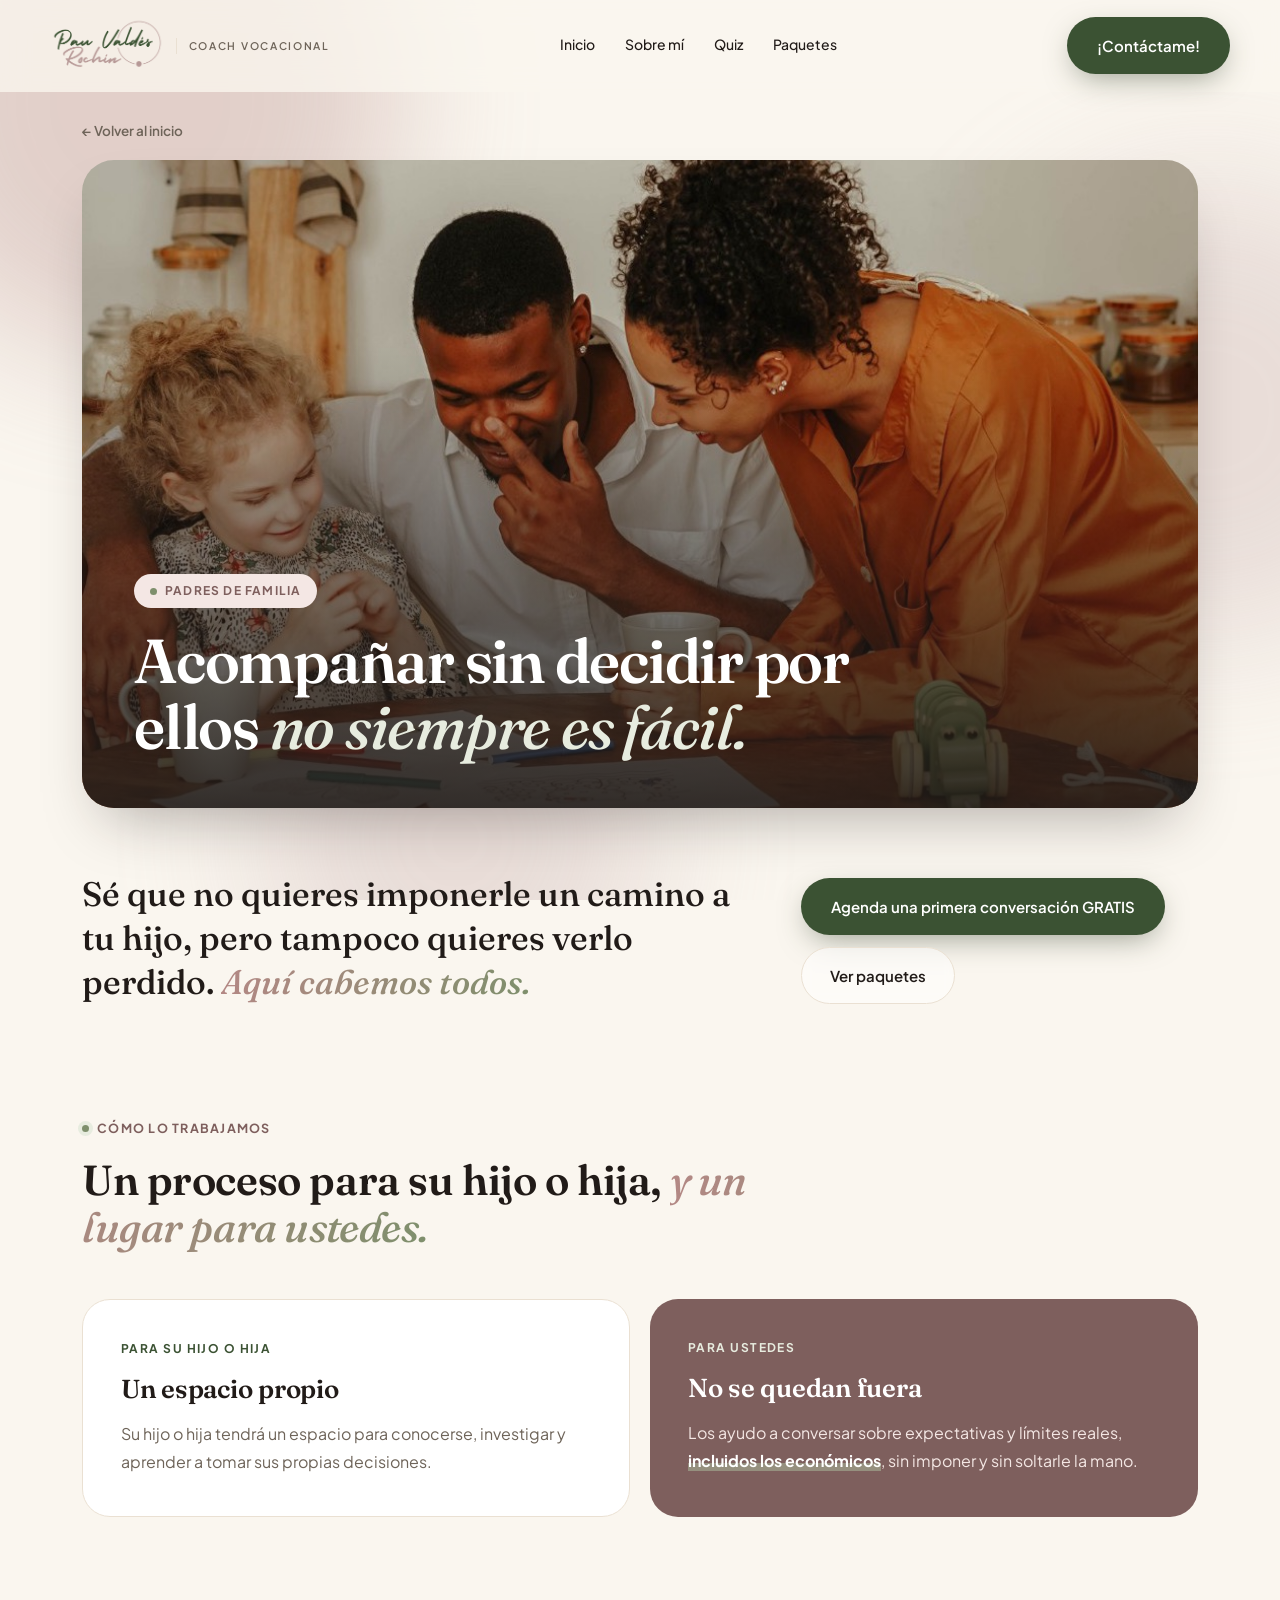
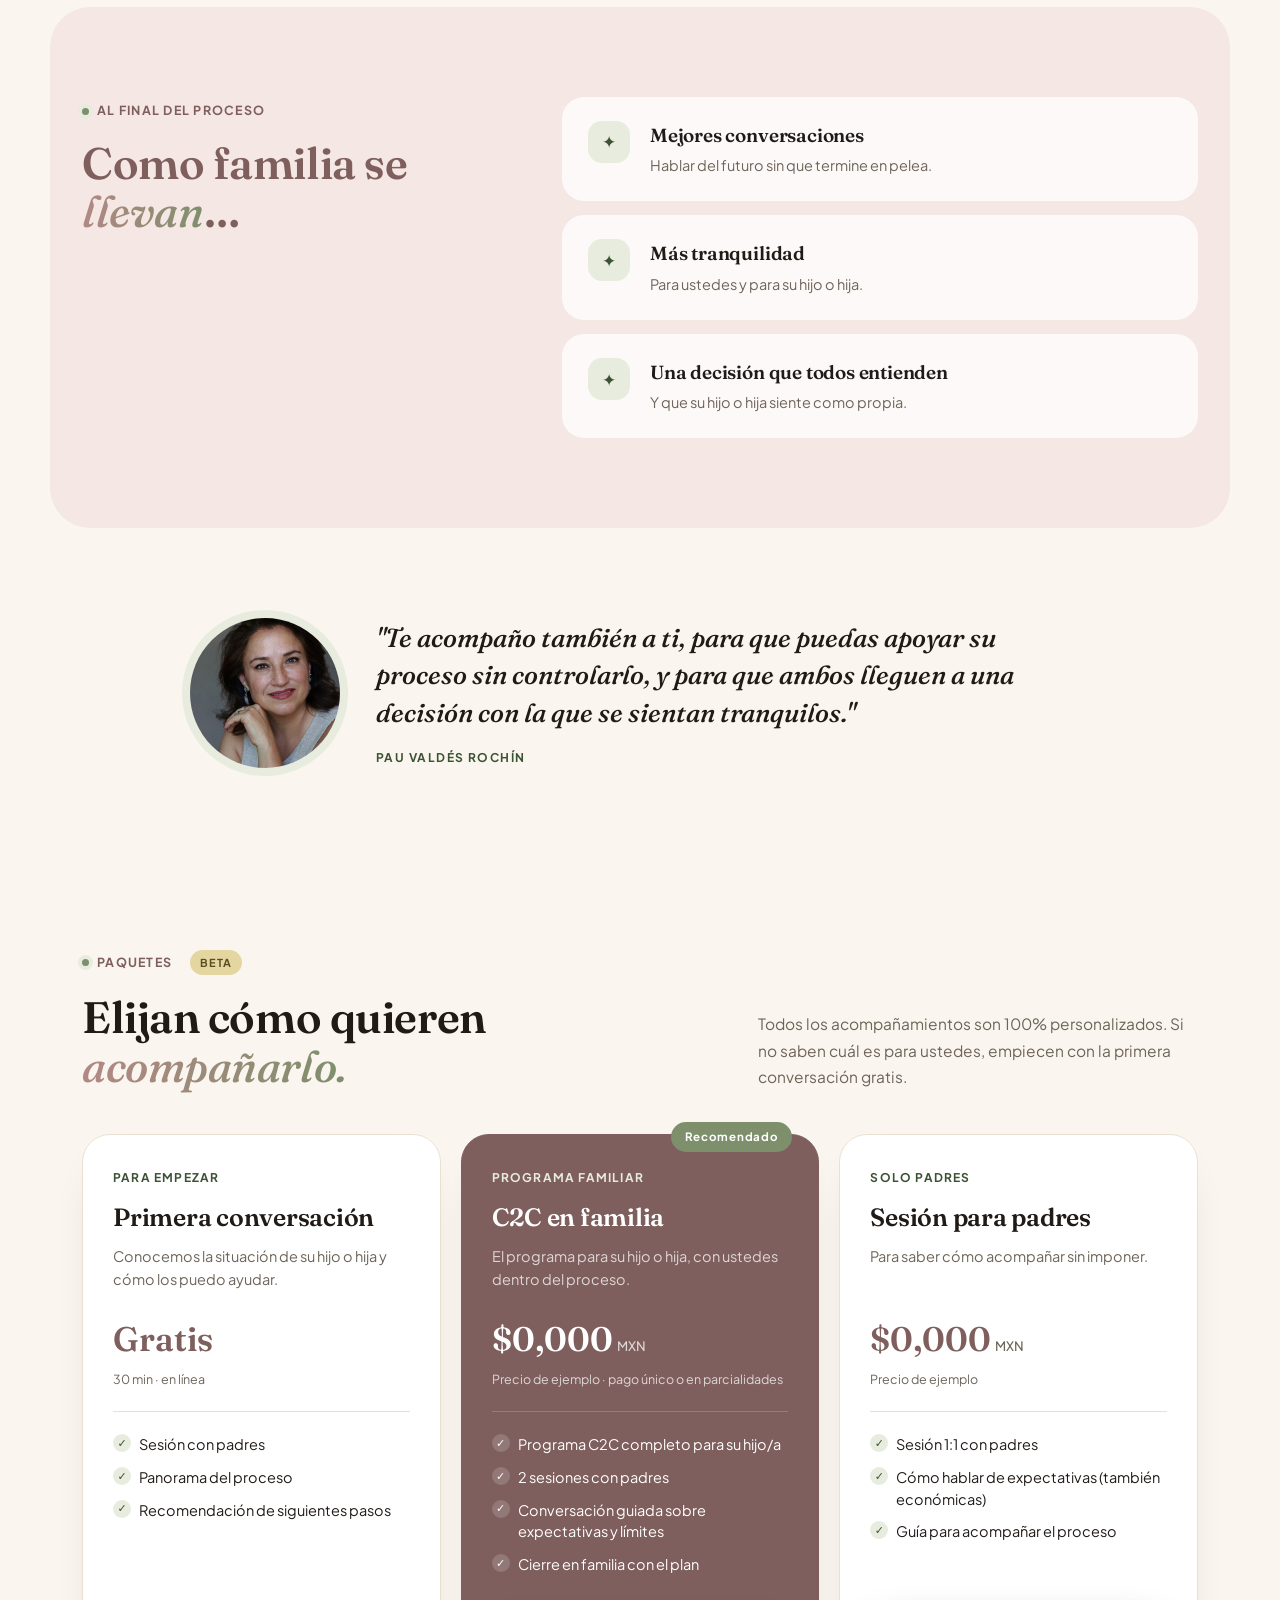
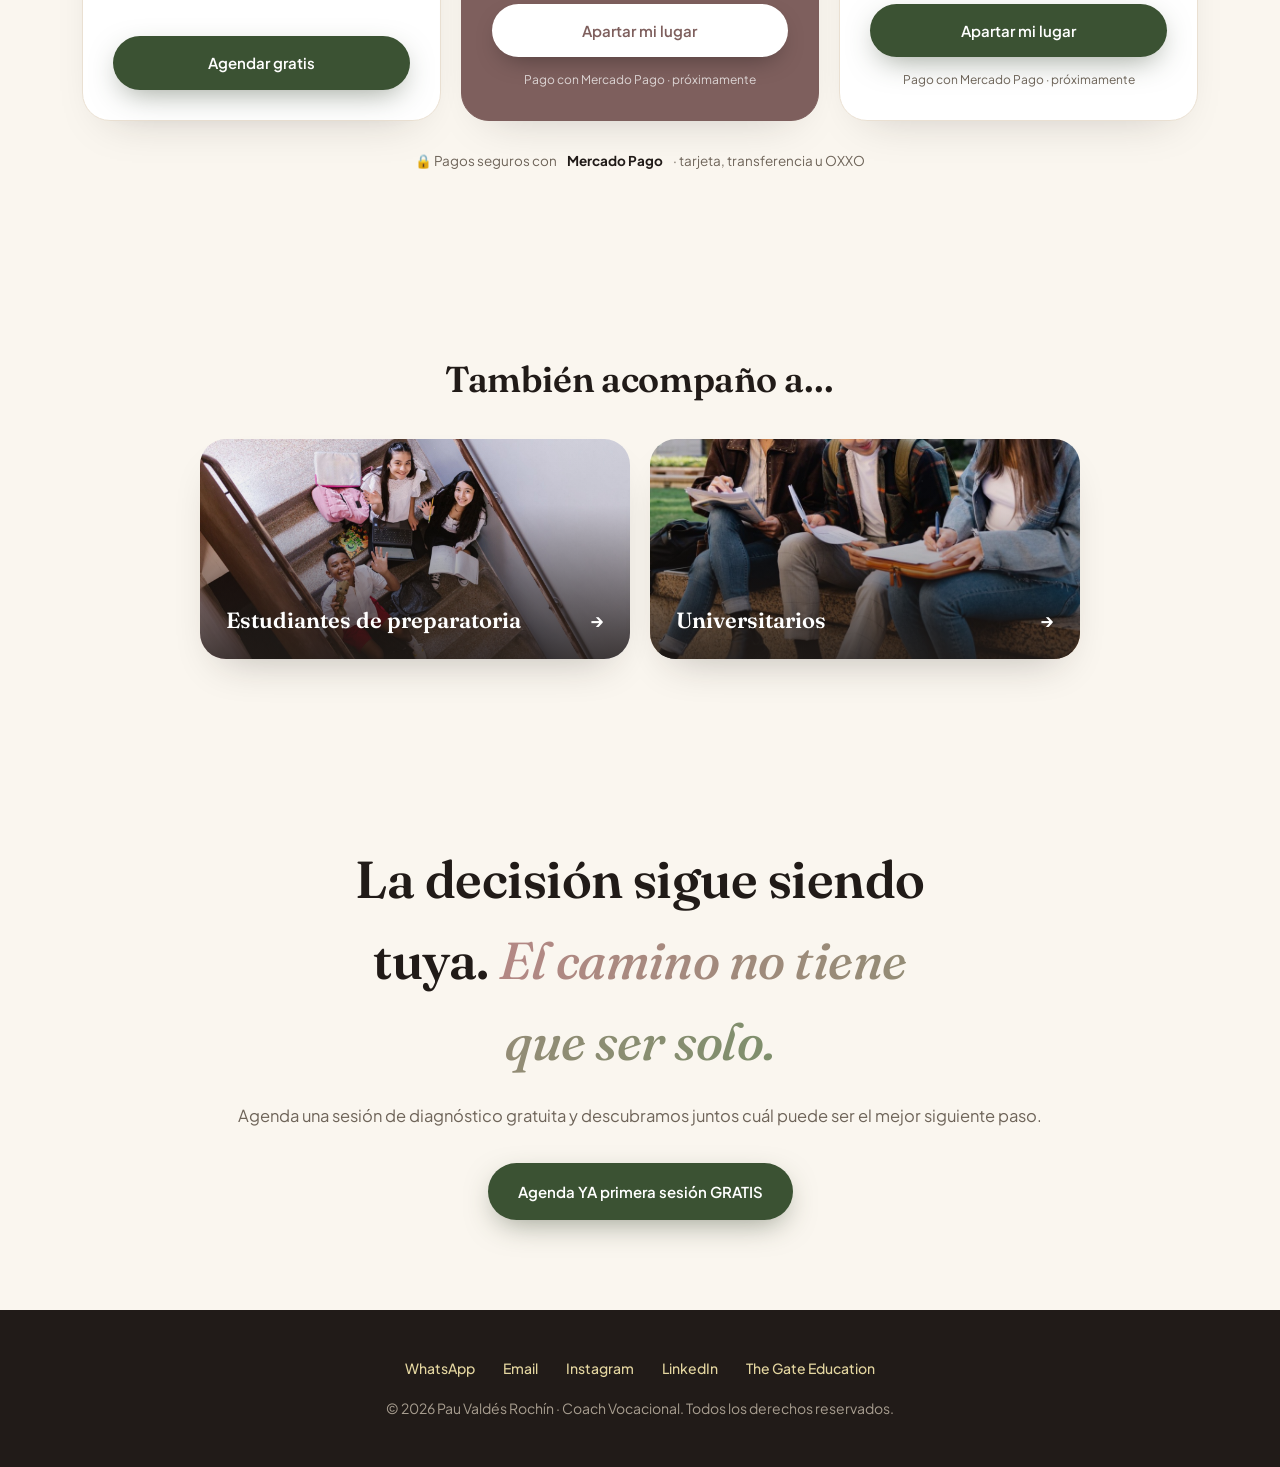
==== padres.html @ 664526c4 "Páginas propias para preparatoria, universitarios y padres - Cada tarjeta de ¿A quién puedo ayudar? " ====
<!DOCTYPE html>
<html lang="es">
<head>
<meta charset="UTF-8">
<meta name="viewport" content="width=device-width, initial-scale=1.0">
<title>Padres de familia · Pau Valdés Rochín</title>
<meta name="description" content="Acompaña a tu hijo o hija en su decisión vocacional sin imponer y sin soltarle la mano.">

<link rel="preconnect" href="https://fonts.googleapis.com">
<link rel="preconnect" href="https://fonts.gstatic.com" crossorigin>
<link href="https://fonts.googleapis.com/css2?family=Fraunces:ital,wght@0,500;0,600;1,500;1,600&family=Plus+Jakarta+Sans:wght@400;500;600;700&display=swap" rel="stylesheet">

<link rel="stylesheet" href="css/styles.css">
<link rel="stylesheet" href="css/audiencias.css">
</head>
<body class="aud tema-padres">

<div class="aurora" aria-hidden="true"><span></span><span></span><span></span></div>

<!-- ============ NAV ============ -->
<nav>
  <div class="wrap nav-inner">
    <a href="index.html" class="brand">
      <img src="img/logo6.png" alt="Pau Valdés Rochín">
      <span>Coach Vocacional</span>
    </a>
    <div class="menu">
      <a href="index.html">Inicio</a>
      <a href="index.html#about">Sobre mí</a>
      <a href="index.html#quiz">Quiz</a>
      <a href="#paquetes">Paquetes</a>
    </div>
    <a href="https://wa.me/5215585758726?text=Hola%20Pau%2C%20vi%20tu%20pagina%20y%20me%20interesa%20saber%20mas%20sobre%20el%20coaching%20vocacional" target="_blank" rel="noopener" class="btn-primary magnetic nav-cta">¡Contáctame!</a>
  </div>
</nav>

<!-- ============ PORTADA ============ -->
<header class="wrap">
  <a class="volver" href="index.html#quienes">← Volver al inicio</a>
  <div class="portada vt-padres">
    <img src="img/padres-familia.jpg" alt="Padres de familia" style="object-position:center 40%">
    <div class="portada-texto">
      <span class="chip"><i></i>Padres de familia</span>
      <h1>Acompañar sin decidir por ellos <em>no siempre es fácil.</em></h1>
    </div>
  </div>
</header>

<!-- ============ INTRO ============ -->
<section class="intro">
  <div class="wrap intro-grid reveal">
    <p class="frase">Sé que no quieres imponerle un camino a tu hijo, pero tampoco quieres verlo perdido. <em>Aquí cabemos todos.</em></p>
    <div class="intro-acciones">
      <a class="btn-primary magnetic" href="https://calendly.com/pau-coachvocacional/30min" target="_blank" rel="noopener">Agenda una primera conversación GRATIS</a>
      <a class="btn-outline magnetic" href="#paquetes">Ver paquetes</a>
    </div>
  </div>
</section>

<!-- ============ ENFOQUE ============ -->
<section>
  <div class="wrap">
    <div class="enfoque-head reveal">
      <span class="eyebrow"><span class="dot"></span>Cómo lo trabajamos</span>
      <h2>Un proceso para su hijo o hija, <em>y un lugar para ustedes.</em></h2>
    </div>
    <div class="duo reveal-stagger reveal">
      <div class="duo-card hijo">
        <span class="rol">Para su hijo o hija</span>
        <h3>Un espacio propio</h3>
        <p>Su hijo o hija tendrá un espacio para conocerse, investigar y aprender a tomar sus propias decisiones.</p>
      </div>
      <div class="duo-card ustedes">
        <span class="rol">Para ustedes</span>
        <h3>No se quedan fuera</h3>
        <p>Los ayudo a conversar sobre expectativas y límites reales, <strong>incluidos los económicos</strong>, sin imponer y sin soltarle la mano.</p>
      </div>
    </div>
  </div>
</section>

<!-- ============ SE LLEVAN ============ -->
<section class="llevas">
  <div class="wrap llevas-grid">
    <div class="reveal">
      <span class="eyebrow"><span class="dot"></span>Al final del proceso</span>
      <h2>Como familia se <em>llevan</em>…</h2>
    </div>
    <div class="llevas-lista reveal-stagger reveal">
      <div class="llevo"><div class="ico">✦</div><div><h3>Mejores conversaciones</h3><p>Hablar del futuro sin que termine en pelea.</p></div></div>
      <div class="llevo"><div class="ico">✦</div><div><h3>Más tranquilidad</h3><p>Para ustedes y para su hijo o hija.</p></div></div>
      <div class="llevo"><div class="ico">✦</div><div><h3>Una decisión que todos entienden</h3><p>Y que su hijo o hija siente como propia.</p></div></div>
    </div>
  </div>
</section>

<!-- ============ PALABRAS DE PAU ============ -->
<section>
  <div class="wrap">
    <figure class="testimonio reveal">
      <img src="img/imagenconocea.jpeg" alt="Pau Valdés">
      <div>
        <blockquote>"Te acompaño también a ti, para que puedas apoyar su proceso sin controlarlo, y para que ambos lleguen a una decisión con la que se sientan tranquilos."</blockquote>
        <cite>Pau Valdés Rochín</cite>
      </div>
    </figure>
  </div>
</section>

<!-- ============ PAQUETES ============ -->
<section id="paquetes">
  <div class="wrap">
    <div class="paquetes-head reveal">
      <div>
        <span class="eyebrow"><span class="dot"></span>Paquetes<span class="beta">Beta</span></span>
        <h2>Elijan cómo quieren <em>acompañarlo.</em></h2>
      </div>
      <p>Todos los acompañamientos son 100% personalizados. Si no saben cuál es para ustedes, empiecen con la primera conversación gratis.</p>
    </div>
    <div class="paquetes reveal" id="paquetes-lista" data-para="padres"></div>
    <p class="pago-info">🔒 Pagos seguros con <b>Mercado Pago</b> · tarjeta, transferencia u OXXO</p>
  </div>
</section>

<!-- ============ OTROS PERFILES ============ -->
<section>
  <div class="wrap">
    <div class="otros-head reveal"><h2>También acompaño a…</h2></div>
    <div class="otros reveal">
      <a class="otro vt-prepa" href="preparatoria.html"><img src="img/preparatoria.jpg" alt="" style="object-position:50% 35%"><span>Estudiantes de preparatoria <b>→</b></span></a>
      <a class="otro vt-uni" href="universitarios.html"><img src="img/universitarios.jpg" alt="" style="object-position:center 65%"><span>Universitarios <b>→</b></span></a>
    </div>
  </div>
</section>

<!-- ============ CIERRE ============ -->
<section class="cierre">
  <div class="wrap reveal">
    <h2>La decisión sigue siendo tuya. <em>El camino no tiene que ser solo.</em></h2>
    <p>Agenda una sesión de diagnóstico gratuita y descubramos juntos cuál puede ser el mejor siguiente paso.</p>
    <a class="btn-primary magnetic" href="https://calendly.com/pau-coachvocacional/30min" target="_blank" rel="noopener">Agenda YA primera sesión GRATIS</a>
  </div>
</section>

<!-- ============ FOOTER ============ -->
<footer>
  <div class="wrap">
    <div class="links">
      <a href="https://wa.me/5215585758726" target="_blank" rel="noopener">WhatsApp</a>
      <a href="mailto:pau.coachvocacional@gmail.com">Email</a>
      <a href="https://www.instagram.com/pau.coachvocacional" target="_blank" rel="noopener">Instagram</a>
      <a href="https://www.linkedin.com/in/paulinavald%C3%A9sroch%C3%ADn/" target="_blank" rel="noopener">LinkedIn</a>
      <a href="https://www.thegate-education.com/" target="_blank" rel="noopener">The Gate Education</a>
    </div>
    <p>© 2026 Pau Valdés Rochín · Coach Vocacional. Todos los derechos reservados.</p>
  </div>
</footer>

<script src="js/paquetes.js"></script>
<script src="js/main.js"></script>
</body>
</html>
---- css/styles.css ----
/* =========================================================
   PAU VALDÉS ROCHÍN — Coach Vocacional
   v4 — versión innovadora/interactiva: fondo aurora animado,
   botones magnéticos, tarjetas con tilt, contadores animados
   y un mini-quiz vocacional. Profesional, no infantil.
   Fraunces (display, personalidad) + Plus Jakarta Sans (UI).
   ========================================================= */

:root{
  --crema:       #FAF6EF;
  --papel:       #FFFFFF;
  --tinta:       #211B18;
  --tinta-suave: #6E6459;
  --borde:       #EAE0D2;

  --malva:       #B48885;
  --malva-claro: #C9AFAF;
  --malva-oscuro:#8F6F6D;
  --verde:       #7E8F6C;
  --verde-claro: #A9B89A;
  --verde-oscuro:#3B5233;
  --dorado:      #E4D6A0;

  --sans: 'Plus Jakarta Sans', system-ui, sans-serif;
  --serif: 'Fraunces', Georgia, serif;

  --radius: 20px;
}

/* transición suave entre páginas (Chrome, Edge, Safari 18+; en otros navegadores solo cambia de página) */
@view-transition{navigation:auto}
::view-transition-group(*){animation-duration:.55s;animation-timing-function:cubic-bezier(.16,1,.3,1)}
::view-transition-old(foto-prepa),::view-transition-new(foto-prepa),
::view-transition-old(foto-uni),::view-transition-new(foto-uni),
::view-transition-old(foto-padres),::view-transition-new(foto-padres){height:100%;object-fit:cover;overflow:clip}
@media(prefers-reduced-motion:reduce){@view-transition{navigation:none}}

*{box-sizing:border-box}
html{scroll-behavior:smooth}
body{
  margin:0;background:var(--crema);color:var(--tinta);
  font-family:var(--sans);font-weight:400;line-height:1.55;
  -webkit-font-smoothing:antialiased;overflow-x:clip;
  cursor:default;
}
h1,h2,h3{font-family:var(--serif);font-weight:600;margin:0;letter-spacing:-.01em}
h1 em,h2 em{font-style:italic;font-weight:500;background:linear-gradient(100deg,var(--malva),var(--verde-claro));-webkit-background-clip:text;background-clip:text;color:transparent}
p{margin:0}
a{color:inherit}
img{max-width:100%;display:block}
.wrap{max-width:1180px;margin:0 auto;padding:0 32px}
section{padding:110px 0;position:relative}

.reveal{opacity:0;transform:translateY(28px) scale(.985);transition:opacity .7s cubic-bezier(.16,1,.3,1),transform .7s cubic-bezier(.16,1,.3,1)}
.reveal.in{opacity:1;transform:none}
.reveal-stagger.in > *{animation:stagger-in .6s cubic-bezier(.16,1,.3,1) both}
.reveal-stagger.in > *:nth-child(1){animation-delay:.03s}
.reveal-stagger.in > *:nth-child(2){animation-delay:.09s}
.reveal-stagger.in > *:nth-child(3){animation-delay:.15s}
.reveal-stagger.in > *:nth-child(4){animation-delay:.21s}
.reveal-stagger.in > *:nth-child(5){animation-delay:.27s}
@keyframes stagger-in{from{opacity:0;transform:translateY(18px)}to{opacity:1;transform:none}}
@media(prefers-reduced-motion:reduce){.reveal,.reveal-stagger>*{opacity:1;transform:none;animation:none;transition:none}}

.eyebrow{
  display:inline-flex;align-items:center;gap:8px;font-family:var(--sans);font-size:12.5px;font-weight:700;
  letter-spacing:.1em;text-transform:uppercase;color:var(--malva);margin-bottom:18px;
}
.eyebrow .dot{width:7px;height:7px;border-radius:50%;background:var(--dorado);box-shadow:0 0 0 4px rgba(228,214,160,.4)}
.sec-title{font-size:clamp(30px,3.8vw,46px);line-height:1.08}
.sec-lead{font-size:16.5px;line-height:1.75;color:var(--tinta-suave);max-width:56ch;margin-top:16px}


/* =========================================================
   FONDO AURORA (blobs animados)
   ========================================================= */
.aurora{position:fixed;inset:0;z-index:-1;overflow:hidden;pointer-events:none}
.aurora span{position:absolute;border-radius:50%;filter:blur(70px);opacity:.35;animation:aurora-float 22s ease-in-out infinite}
.aurora span:nth-child(1){width:520px;height:520px;background:var(--malva);top:-160px;left:-120px;animation-duration:26s}
.aurora span:nth-child(2){width:460px;height:460px;background:var(--verde-claro);top:20%;right:-160px;animation-duration:30s;animation-delay:-6s}
.aurora span:nth-child(3){width:400px;height:400px;background:var(--malva-claro);bottom:-140px;left:20%;animation-duration:24s;animation-delay:-12s}
@keyframes aurora-float{
  0%,100%{transform:translate(0,0) scale(1)}
  33%{transform:translate(40px,-30px) scale(1.08)}
  66%{transform:translate(-30px,25px) scale(.95)}
}
@media(prefers-reduced-motion:reduce){.aurora span{animation:none}}


/* =========================================================
   BOTONES (magnéticos vía JS)
   ========================================================= */
.btn-primary{
  display:inline-flex;align-items:center;gap:10px;position:relative;
  background:var(--verde-oscuro);color:#fff;text-decoration:none;
  font-family:var(--sans);font-size:15px;font-weight:600;
  padding:17px 30px;border-radius:100px;border:none;
  transition:transform .15s ease,box-shadow .25s ease;
  box-shadow:0 10px 30px -8px rgba(51,66,43,.5);
}
.btn-primary:hover{box-shadow:0 14px 36px -6px rgba(51,66,43,.6)}
.btn-outline{
  display:inline-flex;align-items:center;gap:10px;background:rgba(255,255,255,.5);color:var(--tinta);
  text-decoration:none;font-family:var(--sans);font-size:15px;font-weight:600;
  padding:16px 28px;border-radius:100px;border:1px solid var(--borde);backdrop-filter:blur(6px);
  transition:transform .15s ease,border-color .2s ease,background .2s ease;
}
.btn-outline:hover{border-color:var(--malva);background:#fff}
.magnetic{will-change:transform}


/* =========================================================
   NAV
   ========================================================= */
nav{position:sticky;top:0;z-index:60;border-bottom:1px solid transparent;transition:border-color .3s,box-shadow .3s}
/* el fondo y el blur van en ::before para que el botón de Contáctame pueda flotar abajo en celular */
nav::before{content:"";position:absolute;inset:0;z-index:-1;background:rgba(250,246,239,.78);backdrop-filter:blur(14px);-webkit-backdrop-filter:blur(14px)}
nav.scrolled{border-bottom-color:var(--borde);box-shadow:0 8px 24px -12px rgba(33,27,24,.12)}
.nav-inner{display:flex;align-items:center;justify-content:space-between;gap:20px;padding:14px 0}
.brand{display:flex;align-items:center;gap:12px;text-decoration:none}
.brand img{height:64px;width:auto;display:block}
.brand span{font-family:var(--sans);font-size:10.5px;font-weight:600;letter-spacing:.16em;color:var(--tinta-suave);text-transform:uppercase;padding-left:12px;border-left:1px solid var(--borde)}
.menu{display:flex;gap:30px}
.menu a{font-family:var(--sans);font-size:14px;font-weight:500;text-decoration:none;color:var(--tinta);position:relative;padding-bottom:2px}
.menu a::after{content:'';position:absolute;left:0;bottom:0;width:0;height:2px;background:var(--malva);transition:width .25s ease}
.menu a:hover::after{width:100%}


/* =========================================================
   RIEL LATERAL — navegación por scroll (scrollspy)
   ========================================================= */
.rail{
  position:fixed;right:22px;top:50%;transform:translateY(-50%);z-index:55;
  display:flex;flex-direction:column;gap:14px;
}
.rail a{
  width:9px;height:9px;border-radius:50%;background:var(--borde);
  border:1px solid var(--borde-fuerte,#D8C8BC);transition:background .25s,transform .25s,border-color .25s;
  position:relative;
}
.rail a::after{
  content:attr(data-label);position:absolute;right:20px;top:50%;transform:translateY(-50%);
  font-family:var(--sans);font-size:11px;font-weight:600;letter-spacing:.04em;color:var(--tinta);
  background:var(--papel);border:1px solid var(--borde);padding:5px 12px;border-radius:100px;
  white-space:nowrap;opacity:0;pointer-events:none;transition:opacity .2s,transform .2s;
  transform:translateY(-50%) translateX(6px);box-shadow:0 6px 18px -8px rgba(33,27,24,.25);
}
.rail a:hover::after{opacity:1;transform:translateY(-50%) translateX(0)}
.rail a.active{background:var(--malva);border-color:var(--malva);transform:scale(1.35)}
@media(max-width:960px){.rail{display:none}}


/* =========================================================
   HERO
   ========================================================= */
.hero{padding-top:68px;padding-bottom:60px}
.hero-grid{display:grid;grid-template-columns:1.08fr .92fr;gap:60px;align-items:center}
.hero h1{font-size:clamp(40px,5.4vw,64px);line-height:1.04;letter-spacing:-.02em}
.hero .lead{font-size:17.5px;line-height:1.8;color:var(--tinta-suave);max-width:42ch;margin:24px 0 32px}
.hero-acciones{display:flex;gap:16px;flex-wrap:wrap;align-items:center}
.hero-note{font-size:13px;color:var(--tinta-suave);margin-top:18px}

.hero-visual{position:relative}
.hero-photo{
  width:100%;aspect-ratio:4/5;object-fit:cover;border-radius:32px;
  box-shadow:0 30px 60px -20px rgba(33,27,24,.35);
  clip-path:inset(0 0 0 0 round 32px);
}
.hero-badge{
  position:absolute;background:#fff;border-radius:18px;padding:16px 20px;
  box-shadow:0 16px 40px -12px rgba(33,27,24,.25);
  animation:float-badge 6s ease-in-out infinite;
}
.hero-badge.b1{left:-32px;bottom:40px}
.hero-badge.b2{right:-24px;top:36px;animation-delay:-3s}
.hero-badge b{display:block;font-family:var(--serif);font-size:26px;color:var(--verde-oscuro);font-weight:600;line-height:1}
.hero-badge span{font-size:10.5px;letter-spacing:.06em;text-transform:uppercase;color:var(--tinta-suave)}
@keyframes float-badge{0%,100%{transform:translateY(0)}50%{transform:translateY(-10px)}}
@media(prefers-reduced-motion:reduce){.hero-badge{animation:none}}


/* =========================================================
   FRANJA DE CONFIANZA
   ========================================================= */
.confianza{overflow:hidden;padding:36px 0;border-top:1px solid var(--borde);border-bottom:1px solid var(--borde)}
.confianza-track{display:flex;gap:52px;width:max-content;animation:marquee 26s linear infinite}
.confianza:hover .confianza-track{animation-play-state:paused}
.confianza-track span{font-family:var(--serif);font-size:20px;font-style:italic;color:var(--tinta-suave);white-space:nowrap;opacity:.75}
@keyframes marquee{from{transform:translateX(0)}to{transform:translateX(-50%)}}


/* =========================================================
   NO SABER QUÉ ESTUDIAR
   ========================================================= */
.norma{overflow:hidden}
.norma-grid{display:grid;grid-template-columns:1.05fr .95fr;gap:60px;align-items:center}
.norma h2{font-size:clamp(28px,3.8vw,44px);line-height:1.1}
.tachado{position:relative;display:inline-block}
.tachado i{position:absolute;left:0;top:54%;height:3px;width:0;background:var(--malva);transition:width .7s ease;font-style:normal;border-radius:2px}
.correccion{font-style:italic;font-weight:500;background:linear-gradient(100deg,var(--malva-claro),var(--malva));-webkit-background-clip:text;background-clip:text;color:transparent}
.norma .cuerpo{font-size:16px;line-height:1.85;color:var(--tinta-suave);max-width:46ch;margin-top:24px}

.voces{background:rgba(255,255,255,.65);backdrop-filter:blur(10px);border:1px solid var(--borde);border-radius:28px;padding:36px 32px;min-height:280px;display:flex;flex-direction:column;box-shadow:0 20px 50px -25px rgba(33,27,24,.2)}
.voces .rotulo{font-size:11px;font-weight:700;letter-spacing:.14em;text-transform:uppercase;color:var(--malva);margin-bottom:20px}
.voz{font-family:var(--serif);font-style:italic;font-weight:500;font-size:23px;line-height:1.4;flex:1;transition:opacity .4s ease}
.voz-quien{font-size:13px;color:var(--tinta-suave);margin-top:14px;transition:opacity .4s ease}
.voces-nav{display:flex;gap:8px;margin-top:22px}
.punto{width:8px;height:8px;border-radius:50%;background:var(--borde);border:none;padding:0;cursor:pointer;transition:background .2s,transform .2s}
.punto[aria-current="true"]{background:var(--malva);transform:scale(1.4)}


/* =========================================================
   QUIZ INTERACTIVO
   ========================================================= */
.quiz-section{background:linear-gradient(180deg,rgba(255,255,255,.5),rgba(255,255,255,0))}
.quiz-head{max-width:640px;margin:0 auto 44px;text-align:center}
.quiz-head .eyebrow{justify-content:center}
.quiz-card{
  max-width:640px;margin:0 auto;background:var(--papel);border-radius:32px;
  border:1px solid var(--borde);box-shadow:0 30px 70px -30px rgba(33,27,24,.25);
  padding:44px 44px 38px;position:relative;overflow:hidden;
}
.quiz-progress{display:flex;gap:6px;margin-bottom:28px}
.quiz-progress i{flex:1;height:4px;border-radius:4px;background:var(--borde);overflow:hidden}
.quiz-progress i em{display:block;height:100%;width:0;background:linear-gradient(90deg,var(--malva-claro),var(--malva));border-radius:4px;transition:width .4s ease;font-style:normal}
.quiz-progress i.done em{width:100%}
.quiz-progress i.active em{width:60%}

.quiz-step{display:none}
.quiz-step.active{display:block;animation:stagger-in .45s cubic-bezier(.16,1,.3,1) both}
.quiz-step h3{font-size:21px;line-height:1.35;margin-bottom:22px;font-weight:600}
.quiz-opciones{display:flex;flex-direction:column;gap:10px}
.quiz-op{
  text-align:left;background:var(--crema);border:1px solid var(--borde);border-radius:16px;
  padding:16px 20px;font-family:var(--sans);font-size:15px;color:var(--tinta);cursor:pointer;
  transition:border-color .2s,background .2s,transform .15s;
}
.quiz-op:hover{border-color:var(--malva);transform:translateX(4px)}
.quiz-op.picked{background:var(--malva-oscuro);color:#fff;border-color:var(--malva-oscuro)}

.quiz-result{display:none;text-align:center}
.quiz-result.active{display:block;animation:stagger-in .5s cubic-bezier(.16,1,.3,1) both}
.quiz-gauge{width:132px;height:132px;margin:0 auto 18px;position:relative}
.quiz-gauge svg{transform:rotate(-90deg)}
.quiz-gauge .track{fill:none;stroke:var(--borde);stroke-width:10}
.quiz-gauge .fill{fill:none;stroke:url(#gaugeGrad);stroke-width:10;stroke-linecap:round;stroke-dasharray:339;stroke-dashoffset:339;transition:stroke-dashoffset 1s cubic-bezier(.16,1,.3,1)}
.quiz-gauge .pct{position:absolute;inset:0;display:flex;align-items:center;justify-content:center;font-family:var(--serif);font-size:26px;font-weight:600;color:var(--malva-oscuro)}
.quiz-result h3{font-size:26px;margin-bottom:12px}
.quiz-result p{font-size:15.5px;line-height:1.7;color:var(--tinta-suave);max-width:44ch;margin:0 auto 26px}
.quiz-restart{background:none;border:none;color:var(--tinta-suave);font-size:13px;text-decoration:underline;cursor:pointer;margin-top:14px}


/* =========================================================
   MI ACOMPAÑAMIENTO
   ========================================================= */
.acomp-head{max-width:640px;margin-bottom:20px}
.acomp .sub{font-size:16px;line-height:1.75;color:var(--tinta-suave);margin-top:18px;max-width:58ch}
.acomp .posicion{font-family:var(--serif);font-weight:600;font-style:italic;font-size:20px;color:var(--tinta);margin-top:18px}
.acomp .note{font-size:13px;color:var(--tinta-suave);margin-top:8px}

.timeline{position:relative;margin-top:52px}
.timeline-rail{position:absolute;top:27px;left:2%;right:2%;height:3px;background:var(--borde);border-radius:3px;overflow:hidden}
.timeline-rail em{display:block;height:100%;width:10%;background:linear-gradient(90deg,var(--malva),var(--verde-claro));border-radius:3px;transition:width .5s cubic-bezier(.16,1,.3,1);font-style:normal}
.pasos{position:relative;display:grid;grid-template-columns:repeat(5,1fr);gap:18px}
.paso{background:none;border:none;padding:0;text-align:left;cursor:pointer;font-family:inherit;color:inherit}
.paso .nudo{
  width:56px;height:56px;border-radius:50%;background:var(--papel);border:2px solid var(--borde);
  display:flex;align-items:center;justify-content:center;font-family:var(--serif);font-size:19px;
  color:var(--verde-oscuro);margin-bottom:18px;transition:background .3s,border-color .3s,color .3s,transform .3s;
}
.paso[aria-expanded="true"] .nudo,.paso:hover .nudo{background:var(--verde-oscuro);border-color:var(--verde-oscuro);color:#fff;transform:scale(1.08)}
.paso h3{font-size:16px;margin-bottom:8px;line-height:1.3;font-weight:600}
.paso .resumen{font-size:13px;line-height:1.55;color:var(--tinta-suave)}
.paso-detalle{max-height:0;overflow:hidden;transition:max-height .4s ease,margin .4s ease}
.paso[aria-expanded="true"] .paso-detalle{max-height:200px;margin-top:12px}
.paso-detalle p{font-size:12.5px;line-height:1.65;color:var(--tinta-suave);border-left:2px solid var(--malva);padding-left:12px}


/* =========================================================
   PARA QUIÉNES — tilt 3D
   ========================================================= */
.who-head{max-width:640px;margin-bottom:44px}
.who-grid{display:grid;grid-template-columns:repeat(3,1fr);gap:22px}
.who-card{
  perspective:900px;
}
.who-card-inner{
  position:relative;border-radius:26px;overflow:hidden;aspect-ratio:4/5;
  box-shadow:0 20px 44px -20px rgba(33,27,24,.3);transition:transform .1s ease;
  transform-style:preserve-3d;
}
.who-card img{width:100%;height:100%;object-fit:cover}
.who-card-inner::after{content:'';position:absolute;inset:0;background:linear-gradient(to top,rgba(33,27,24,.85) 0%,rgba(33,27,24,.1) 48%,transparent 68%)}
.who-card .label{position:absolute;left:22px;right:22px;bottom:22px;z-index:2}
.who-card h3{color:#fff;font-size:19px;margin-bottom:8px}
.who-card p{color:#EFE9DE;font-size:13.5px;line-height:1.55}
a.who-card{display:block;text-decoration:none;color:inherit}
.who-card .mas{
  display:inline-flex;align-items:center;margin-top:14px;font-size:12.5px;font-weight:700;letter-spacing:.04em;
  color:var(--tinta);background:var(--crema);padding:8px 16px;border-radius:100px;
  opacity:0;transform:translateY(8px);transition:opacity .3s,transform .3s;
}
.who-card:hover .mas,.who-card:focus-visible .mas{opacity:1;transform:none}
@media(hover:none){.who-card .mas{opacity:1;transform:none}}
/* la foto de cada tarjeta "viaja" a la portada de su página (ver css/audiencias.css) */
.vt-prepa{view-transition-name:foto-prepa}
.vt-uni{view-transition-name:foto-uni}
.vt-padres{view-transition-name:foto-padres}
.padres-box{background:var(--verde-oscuro);color:#fff;border-radius:24px;padding:32px 38px;margin-top:22px}
.padres-box p{font-size:16px;line-height:1.7;margin:0}
.padres-box strong{color:var(--dorado)}


/* =========================================================
   TESTIMONIOS
   ========================================================= */
.tm{overflow:hidden}
.tm-head{max-width:640px;margin-bottom:44px}
.tm-row{overflow:hidden;padding:6px 0 60px}
.tm-track{display:flex;align-items:stretch;width:max-content;animation:tm-scroll 70s linear infinite;will-change:transform}
@keyframes tm-scroll{from{transform:translateX(0)}to{transform:translateX(-50%)}}
.tm-row:hover .tm-track{animation-play-state:paused}
.tm-card{
  flex:0 0 310px;margin-right:20px;display:flex;flex-direction:column;
  background:var(--papel);border-radius:24px;overflow:hidden;
  box-shadow:0 20px 46px -24px rgba(33,27,24,.28);transition:transform .3s;
}
.tm-card:hover{transform:translateY(-6px)}
.tm-ava{width:100%;height:190px;background:var(--verde);color:#fff;display:flex;align-items:center;justify-content:center;font-family:var(--serif);font-size:38px;flex-shrink:0}
img.tm-ava{object-fit:cover;object-position:center 25%}
.tm-card p{padding:24px 24px 0;font-size:15px;line-height:1.62;color:var(--tinta-suave);flex-grow:1}
.tm-card h3{padding:14px 24px 22px;font-size:12px;font-weight:700;letter-spacing:.1em;text-transform:uppercase;color:var(--malva)}

.tm-banner{display:block;overflow:hidden;background:var(--verde-oscuro);padding:20px 0;white-space:nowrap;border-radius:24px}
.tm-banner-track{display:flex;width:max-content;animation:tm-scroll 32s linear infinite}
.tm-banner:hover .tm-banner-track{animation-play-state:paused}
.tm-banner span{font-family:var(--serif);font-style:italic;font-size:20px;color:var(--crema);padding-right:6px}
.tm-banner b{font-family:var(--sans);font-style:normal;font-weight:700;font-size:11px;letter-spacing:.16em;text-transform:uppercase;color:var(--dorado);margin-right:16px}
.tm-banner i{font-style:normal;color:rgba(255,255,255,.4);margin:0 20px}


/* =========================================================
   SOBRE MÍ
   ========================================================= */
.about{background:var(--malva-oscuro);color:#fff;border-radius:40px;margin:0 auto;max-width:1180px;padding:80px 0 56px}
.about-grid{display:grid;grid-template-columns:.85fr 1.15fr;gap:56px;align-items:start;padding:0 56px}
/* foto 4:5 como las demás tarjetas; se queda fija mientras se lee el texto */
.about-img{border-radius:28px;overflow:hidden;aspect-ratio:4/5;position:sticky;top:120px;box-shadow:0 30px 60px -20px rgba(0,0,0,.4)}
.about-img img{width:100%;height:100%;object-fit:cover;object-position:center 20%}
.about .eyebrow{color:var(--dorado)}
.about .eyebrow .dot{background:var(--malva-claro)}
.about h2{font-size:clamp(32px,4vw,48px);margin:10px 0 24px;color:#fff}
.about p{font-size:16px;line-height:1.8;color:#EAD9D6;margin-bottom:16px;max-width:58ch}
.about strong{color:#fff}
.stats{display:grid;grid-template-columns:repeat(3,1fr);gap:14px;margin-top:34px}
.stat{background:rgba(255,255,255,.07);border:1px solid rgba(255,255,255,.15);border-radius:18px;padding:22px 16px;text-align:center}
.stat .num{font-family:var(--serif);font-size:22px;font-weight:600;color:var(--dorado)}
.stat .lbl{font-size:12px;color:#E3CFCC;margin-top:6px;line-height:1.4}
.about-quote{display:flex;align-items:center;gap:16px;border-top:1px solid rgba(255,255,255,.16);padding:36px 56px 0;margin-top:44px}
.about-quote .star{color:var(--dorado);font-size:20px}
.about-quote p{font-family:var(--serif);font-style:italic;font-size:19px;color:#fff;margin:0}


/* =========================================================
   CIERRE
   ========================================================= */
.cierre{text-align:center}
.cierre h2{font-size:clamp(32px,4.2vw,52px);max-width:18ch;margin:0 auto 22px}
.cierre p{color:var(--tinta-suave);font-size:16.5px;margin-bottom:34px}


/* =========================================================
   FOOTER
   ========================================================= */
footer{background:var(--tinta);color:#A89E90;padding:48px 0;text-align:center;font-size:14px}
footer .links{display:flex;gap:28px;justify-content:center;margin-bottom:18px;flex-wrap:wrap}
footer a{color:var(--dorado);text-decoration:none;font-weight:500}
footer a:hover{text-decoration:underline}


/* =========================================================
   RESPONSIVE
   ========================================================= */
@media(max-width:960px){
  .wrap{padding:0 22px}
  section{padding:72px 0}
  .hero-grid,.norma-grid,.about-grid{grid-template-columns:1fr;gap:40px}
  .about-grid,.about-quote{padding:0 28px}
  .menu{display:none}
  .pasos{grid-template-columns:1fr 1fr;gap:30px}
  .timeline-rail{display:none}
  .who-grid{grid-template-columns:1fr}
  .about{padding:64px 0 44px}
  .about-img{position:static;aspect-ratio:auto;height:380px}
  .stats{grid-template-columns:1fr}
  .hero-badge{position:static;display:inline-block;margin:10px 8px 0 0;animation:none}
  .quiz-card{padding:32px 24px}

  /* celular y iPad: logo más grande y Contáctame flotando abajo a la derecha */
  .nav-inner{padding:10px 0}
  .brand img{height:56px}
  .nav-cta{position:fixed;right:16px;bottom:calc(16px + env(safe-area-inset-bottom));z-index:70;padding:14px 24px}
  footer{padding-bottom:96px}
}
@media(max-width:520px){
  .pasos{grid-template-columns:1fr}
  .btn-primary,.btn-outline{width:100%;justify-content:center}
  .nav-cta{width:auto}
}
@media(prefers-reduced-motion:reduce){*{animation:none!important;transition:none!important}.reveal{opacity:1;transform:none}}
---- css/audiencias.css ----
/* =========================================================
   PÁGINAS DE AUDIENCIA — preparatoria / universitarios / padres
   Se carga DESPUÉS de styles.css. Cada página pone una clase en
   <body> (tema-prepa, tema-uni, tema-padres) que define su color
   principal (--t) y su color de detalle (--d).
   ========================================================= */

/* ---- Temas: color principal + color de detalle ---- */
.tema-prepa{                     /* verde salvia + detalles rosa */
  --t:#7E8F6C; --t-osc:#4F6142; --t-suave:#E7ECDF;
  --d:#B48885; --d-osc:#8F6F6D; --d-suave:#F4E7E4;
}
.tema-uni{                       /* verde bosque + detalles rosa */
  --t:#3B5233; --t-osc:#2A3B24; --t-suave:#DEE6D7;
  --d:#B48885; --d-osc:#8F6F6D; --d-suave:#F4E7E4;
}
.tema-padres{                    /* rosa palo + detalles verdes */
  --t:#B48885; --t-osc:#7E5F5D; --t-suave:#F4E7E4;
  --d:#7E8F6C; --d-osc:#3B5233; --d-suave:#E7ECDF;
}

/* el fondo aurora toma el color de la página */
.tema-prepa .aurora span:nth-child(1),
.tema-uni .aurora span:nth-child(1){background:var(--verde-claro)}
.tema-prepa .aurora span:nth-child(2),
.tema-uni .aurora span:nth-child(2){background:var(--malva-claro)}
.tema-padres .aurora span:nth-child(2){background:var(--malva-claro)}

.aud .eyebrow{color:var(--t-osc)}
.aud .eyebrow .dot{background:var(--d);box-shadow:0 0 0 4px var(--d-suave)}
.aud h1 em,.aud h2 em{background:linear-gradient(100deg,var(--t),var(--d));-webkit-background-clip:text;background-clip:text;color:transparent}
.aud section{padding:90px 0}


/* =========================================================
   PORTADA — la foto de la tarjeta se vuelve portada
   ========================================================= */
.volver{display:inline-flex;align-items:center;gap:8px;font-size:13.5px;font-weight:600;color:var(--tinta-suave);text-decoration:none;margin:28px 0 18px;transition:color .2s,gap .2s}
.volver:hover{color:var(--t-osc);gap:12px}

.portada{
  position:relative;border-radius:32px;overflow:hidden;min-height:540px;height:72vh;max-height:680px;
  box-shadow:0 30px 60px -24px rgba(33,27,24,.35);
}
.portada img{position:absolute;inset:0;width:100%;height:100%;object-fit:cover}
.portada::after{content:'';position:absolute;inset:0;background:linear-gradient(to top,rgba(33,27,24,.88) 0%,rgba(33,27,24,.35) 45%,rgba(33,27,24,0) 72%)}
.portada-texto{position:absolute;left:52px;right:52px;bottom:48px;z-index:2;max-width:820px}
.portada .chip{
  display:inline-flex;align-items:center;gap:8px;background:var(--t-suave);color:var(--t-osc);
  font-size:12px;font-weight:700;letter-spacing:.1em;text-transform:uppercase;padding:8px 16px;border-radius:100px;margin-bottom:20px;
}
.portada .chip i{width:7px;height:7px;border-radius:50%;background:var(--d)}
.portada h1{color:#fff;font-size:clamp(34px,5vw,62px);line-height:1.06;letter-spacing:-.02em}
.portada h1 em{background:none;color:var(--d-suave);-webkit-text-fill-color:currentColor}


/* =========================================================
   INTRO — frase gancho + botones
   ========================================================= */
.intro{padding:64px 0 20px!important}
.intro-grid{display:grid;grid-template-columns:1.25fr .75fr;gap:56px;align-items:end}
.intro .frase{font-family:var(--serif);font-weight:500;font-size:clamp(24px,2.8vw,34px);line-height:1.3;color:var(--tinta)}
.intro .frase em{background:linear-gradient(100deg,var(--t),var(--d));-webkit-background-clip:text;background-clip:text;color:transparent}
.intro .frase small{font-size:.72em;font-style:italic;color:var(--d-osc);white-space:nowrap}
.intro-acciones{display:flex;flex-direction:column;gap:12px;align-items:flex-start}
.intro-acciones .btn-outline:hover{border-color:var(--t)}


/* =========================================================
   ENFOQUE — cómo trabajamos (3 pasos)
   ========================================================= */
.enfoque-head{max-width:760px}
.enfoque-head h2{font-size:clamp(28px,3.4vw,42px);line-height:1.12}
.enfoque-head p{font-size:16.5px;line-height:1.8;color:var(--tinta-suave);margin-top:20px;max-width:60ch}
.tachar{position:relative;white-space:nowrap}
.tachar::after{content:'';position:absolute;left:-2px;right:-2px;top:55%;height:3px;border-radius:2px;background:var(--d);transform:scaleX(0);transform-origin:left;transition:transform .7s ease .3s}
.reveal.in .tachar::after{transform:scaleX(1)}

.etapas{display:grid;grid-template-columns:repeat(3,1fr);gap:20px;margin-top:48px;counter-reset:etapa}
.etapa{
  position:relative;background:var(--papel);border:1px solid var(--borde);border-radius:26px;padding:32px 28px 30px;
  box-shadow:0 20px 44px -28px rgba(33,27,24,.25);transition:transform .3s,border-color .3s;
}
.etapa:hover{transform:translateY(-6px);border-color:var(--d)}
.etapa .num{
  width:48px;height:48px;border-radius:50%;display:flex;align-items:center;justify-content:center;
  font-family:var(--serif);font-size:18px;color:#fff;background:var(--t);margin-bottom:22px;
  box-shadow:0 0 0 6px var(--d-suave);
}
.etapa h3{font-size:21px;margin-bottom:10px}
.etapa p{font-size:15px;line-height:1.7;color:var(--tinta-suave)}
/* flechita entre etapas */
.etapa:not(:last-child)::after{
  content:'→';position:absolute;right:-17px;top:44px;z-index:2;width:28px;height:28px;border-radius:50%;
  background:var(--crema);border:1px solid var(--borde);display:flex;align-items:center;justify-content:center;
  font-size:13px;color:var(--d-osc);
}

/* versión padres: dos columnas (hijo / ustedes) */
.duo{display:grid;grid-template-columns:1fr 1fr;gap:20px;margin-top:48px}
.duo-card{border-radius:28px;padding:40px 38px}
.duo-card .rol{font-size:12px;font-weight:700;letter-spacing:.12em;text-transform:uppercase;margin-bottom:16px;display:block}
.duo-card h3{font-size:26px;line-height:1.2;margin-bottom:14px}
.duo-card p{font-size:16px;line-height:1.75}
.duo-card.hijo{background:var(--papel);border:1px solid var(--borde)}
.duo-card.hijo .rol{color:var(--d-osc)}
.duo-card.hijo p{color:var(--tinta-suave)}
.duo-card.ustedes{background:var(--t-osc);color:#fff}
.duo-card.ustedes .rol{color:var(--d-suave)}
.duo-card.ustedes h3{color:#fff}
.duo-card.ustedes p{color:#F4E7E4}
.duo-card.ustedes strong{color:#fff;background:linear-gradient(transparent 62%,rgba(169,184,154,.55) 62%)}


/* =========================================================
   TE LLEVAS
   ========================================================= */
.llevas{background:var(--t-suave);border-radius:40px;max-width:1180px;margin:0 auto}
.llevas-grid{display:grid;grid-template-columns:.8fr 1.2fr;gap:56px;align-items:start}
.llevas h2{font-size:clamp(30px,3.6vw,44px);line-height:1.1;color:var(--t-osc)}
.llevas-lista{display:flex;flex-direction:column;gap:14px}
.llevo{display:flex;gap:20px;align-items:flex-start;background:rgba(255,255,255,.75);border-radius:22px;padding:24px 26px}
.llevo .ico{flex-shrink:0;width:42px;height:42px;border-radius:14px;background:var(--d-suave);color:var(--d-osc);display:flex;align-items:center;justify-content:center;font-size:17px}
.llevo h3{font-size:19px;margin-bottom:4px}
.llevo p{font-size:14.5px;line-height:1.6;color:var(--tinta-suave)}
.opciones{display:flex;flex-wrap:wrap;gap:8px;margin-top:12px}
.opciones span{font-size:13px;font-weight:600;padding:7px 14px;border-radius:100px;background:var(--papel);border:1px solid var(--borde);color:var(--t-osc)}
.opciones span:last-child{background:var(--d-suave);border-color:transparent;color:var(--d-osc)}


/* =========================================================
   TESTIMONIO
   ========================================================= */
.testimonio{display:grid;grid-template-columns:auto 1fr;gap:36px;align-items:center;max-width:900px;margin:0 auto}
.testimonio img{width:150px;height:150px;border-radius:50%;object-fit:cover;object-position:center 25%;box-shadow:0 0 0 8px var(--d-suave)}
.testimonio blockquote{margin:0;font-family:var(--serif);font-style:italic;font-weight:500;font-size:clamp(20px,2.3vw,26px);line-height:1.45}
.testimonio cite{display:block;margin-top:16px;font-style:normal;font-size:12px;font-weight:700;letter-spacing:.12em;text-transform:uppercase;color:var(--d-osc)}


/* =========================================================
   PAQUETES (beta) — se llenan desde js/paquetes.js
   ========================================================= */
.paquetes-head{display:flex;justify-content:space-between;align-items:end;gap:30px;flex-wrap:wrap;margin-bottom:44px}
.paquetes-head h2{font-size:clamp(30px,3.6vw,44px);line-height:1.1;max-width:16ch}
.paquetes-head p{font-size:15.5px;line-height:1.7;color:var(--tinta-suave);max-width:40ch}
.beta{display:inline-block;font-size:11px;font-weight:700;letter-spacing:.1em;text-transform:uppercase;background:var(--dorado);color:#5C4E1E;padding:4px 10px;border-radius:100px;margin-left:10px;vertical-align:middle}

.paquetes{display:grid;grid-template-columns:repeat(3,1fr);gap:20px;align-items:stretch}
.paquete{
  position:relative;display:flex;flex-direction:column;background:var(--papel);border:1px solid var(--borde);
  border-radius:28px;padding:34px 30px 30px;box-shadow:0 20px 44px -28px rgba(33,27,24,.25);transition:transform .3s;
}
.paquete:hover{transform:translateY(-6px)}
.paquete .tipo{font-size:12px;font-weight:700;letter-spacing:.1em;text-transform:uppercase;color:var(--d-osc)}
.paquete h3{font-size:25px;margin:10px 0 8px}
.paquete .desc{font-size:14.5px;line-height:1.6;color:var(--tinta-suave);min-height:3.2em}
.paquete .precio{font-family:var(--serif);font-size:34px;font-weight:600;margin:22px 0 4px;color:var(--t-osc)}
.paquete .precio small{font-family:var(--sans);font-size:13px;font-weight:500;color:var(--tinta-suave);margin-left:4px}
.paquete .nota-precio{font-size:12.5px;color:var(--tinta-suave)}
.paquete ul{list-style:none;padding:0;margin:22px 0 28px;display:flex;flex-direction:column;gap:11px;flex-grow:1;border-top:1px solid var(--borde);padding-top:22px}
.paquete li{position:relative;padding-left:26px;font-size:14.5px;line-height:1.5}
.paquete li::before{content:'✓';position:absolute;left:0;top:0;width:18px;height:18px;border-radius:50%;background:var(--d-suave);color:var(--d-osc);font-size:11px;font-weight:700;display:flex;align-items:center;justify-content:center}
.paquete .acciones{display:flex;flex-direction:column;gap:10px}
.paquete .btn-primary,.paquete .btn-outline{width:100%;justify-content:center;padding:15px 20px}
.btn-mp{background:#009EE3;box-shadow:0 10px 26px -10px rgba(0,158,227,.6)}
.btn-mp:hover{box-shadow:0 14px 30px -8px rgba(0,158,227,.7)}
.paquete .mini{font-size:12px;color:var(--tinta-suave);text-align:center;margin-top:4px}

/* paquete destacado */
.paquete.destacado{background:var(--t-osc);border-color:var(--t-osc);color:#fff}
.paquete.destacado .tipo{color:var(--d-suave)}
.paquete.destacado h3,.paquete.destacado .precio{color:#fff}
.paquete.destacado .desc,.paquete.destacado .nota-precio,.paquete.destacado .precio small,.paquete.destacado .mini{color:rgba(255,255,255,.75)}
.paquete.destacado ul{border-top-color:rgba(255,255,255,.18)}
.paquete.destacado li::before{background:rgba(255,255,255,.16);color:#fff}
.paquete.destacado .btn-primary:not(.btn-mp){background:#fff;color:var(--t-osc);box-shadow:0 10px 26px -10px rgba(0,0,0,.4)}
.paquete.destacado .btn-outline{background:transparent;color:#fff;border-color:rgba(255,255,255,.35)}
.paquete.destacado .btn-outline:hover{background:rgba(255,255,255,.1)}
.paquete .sello{position:absolute;top:-13px;right:26px;background:var(--d);color:#fff;font-size:11.5px;font-weight:700;letter-spacing:.06em;padding:6px 14px;border-radius:100px}

.pago-info{display:flex;align-items:center;justify-content:center;gap:10px;flex-wrap:wrap;margin-top:30px;font-size:13.5px;color:var(--tinta-suave);text-align:center}
.pago-info b{color:var(--tinta)}


/* =========================================================
   OTROS PERFILES
   ========================================================= */
.otros-head{text-align:center;margin-bottom:32px}
.otros-head h2{font-size:clamp(26px,3vw,36px)}
.otros{display:grid;grid-template-columns:1fr 1fr;gap:20px;max-width:880px;margin:0 auto}
.otro{position:relative;display:block;border-radius:26px;overflow:hidden;height:220px;text-decoration:none;box-shadow:0 20px 44px -22px rgba(33,27,24,.3)}
.otro img{width:100%;height:100%;object-fit:cover;transition:transform .6s cubic-bezier(.16,1,.3,1)}
.otro:hover img{transform:scale(1.05)}
.otro::after{content:'';position:absolute;inset:0;background:linear-gradient(to top,rgba(33,27,24,.82),rgba(33,27,24,.05) 70%)}
.otro span{position:absolute;left:26px;right:26px;bottom:22px;z-index:2;color:#fff;font-family:var(--serif);font-size:22px;font-weight:600;display:flex;justify-content:space-between;align-items:center}
.otro span b{font-family:var(--sans);font-size:18px;transition:transform .25s}
.otro:hover span b{transform:translateX(5px)}


/* =========================================================
   RESPONSIVE
   ========================================================= */
@media(max-width:960px){
  .aud section{padding:64px 0}
  .portada{height:auto;min-height:0;aspect-ratio:4/5;max-height:none}
  .portada-texto{left:22px;right:22px;bottom:24px}
  .portada h1{font-size:clamp(27px,7.4vw,40px)}
  .portada .chip{font-size:10.5px;padding:7px 13px;margin-bottom:14px}
  .intro-grid,.llevas-grid,.duo{grid-template-columns:1fr;gap:28px}
  .etapas,.paquetes{grid-template-columns:1fr}
  .etapa:not(:last-child)::after{right:auto;left:50%;top:auto;bottom:-17px;transform:translateX(-50%) rotate(90deg)}
  .llevas{border-radius:0}
  .duo-card{padding:32px 26px}
  .testimonio{grid-template-columns:1fr;text-align:center;justify-items:center;gap:24px}
  .otros{grid-template-columns:1fr}
  .paquete.destacado{order:-1}
}
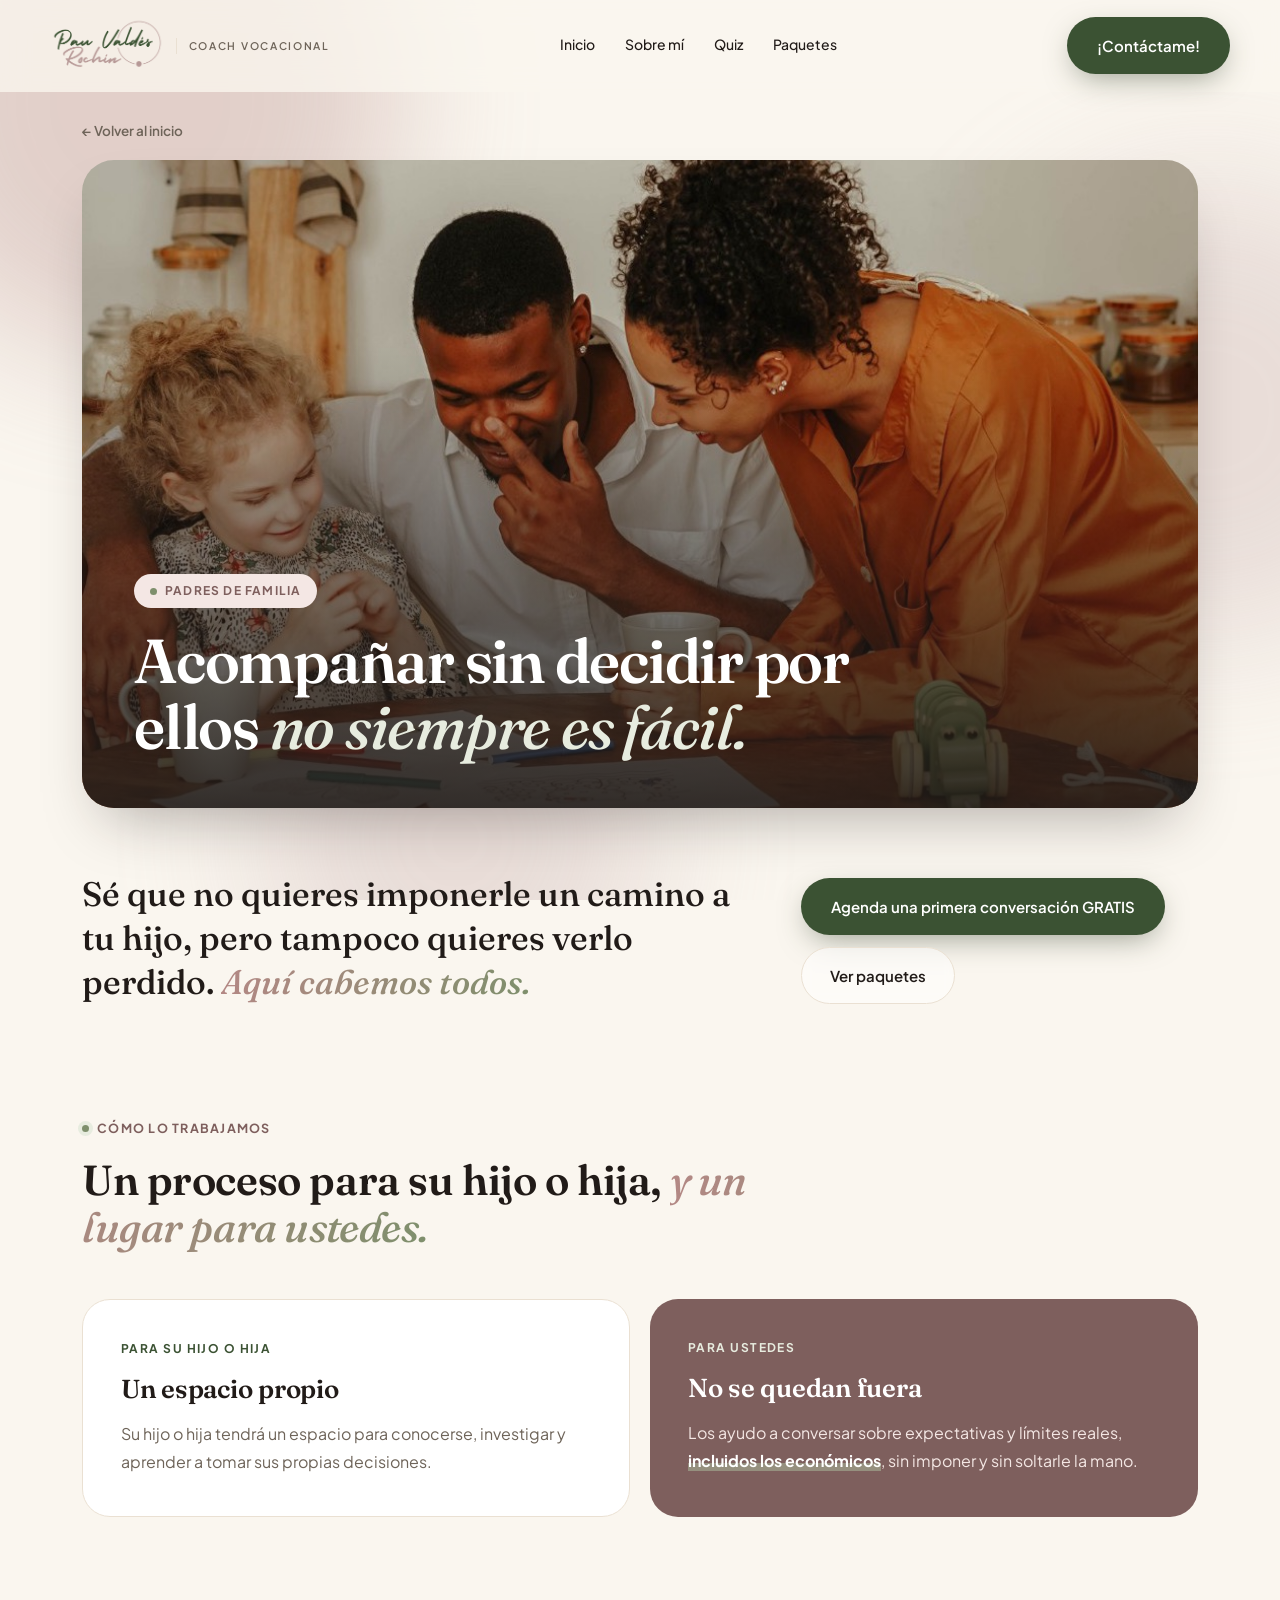
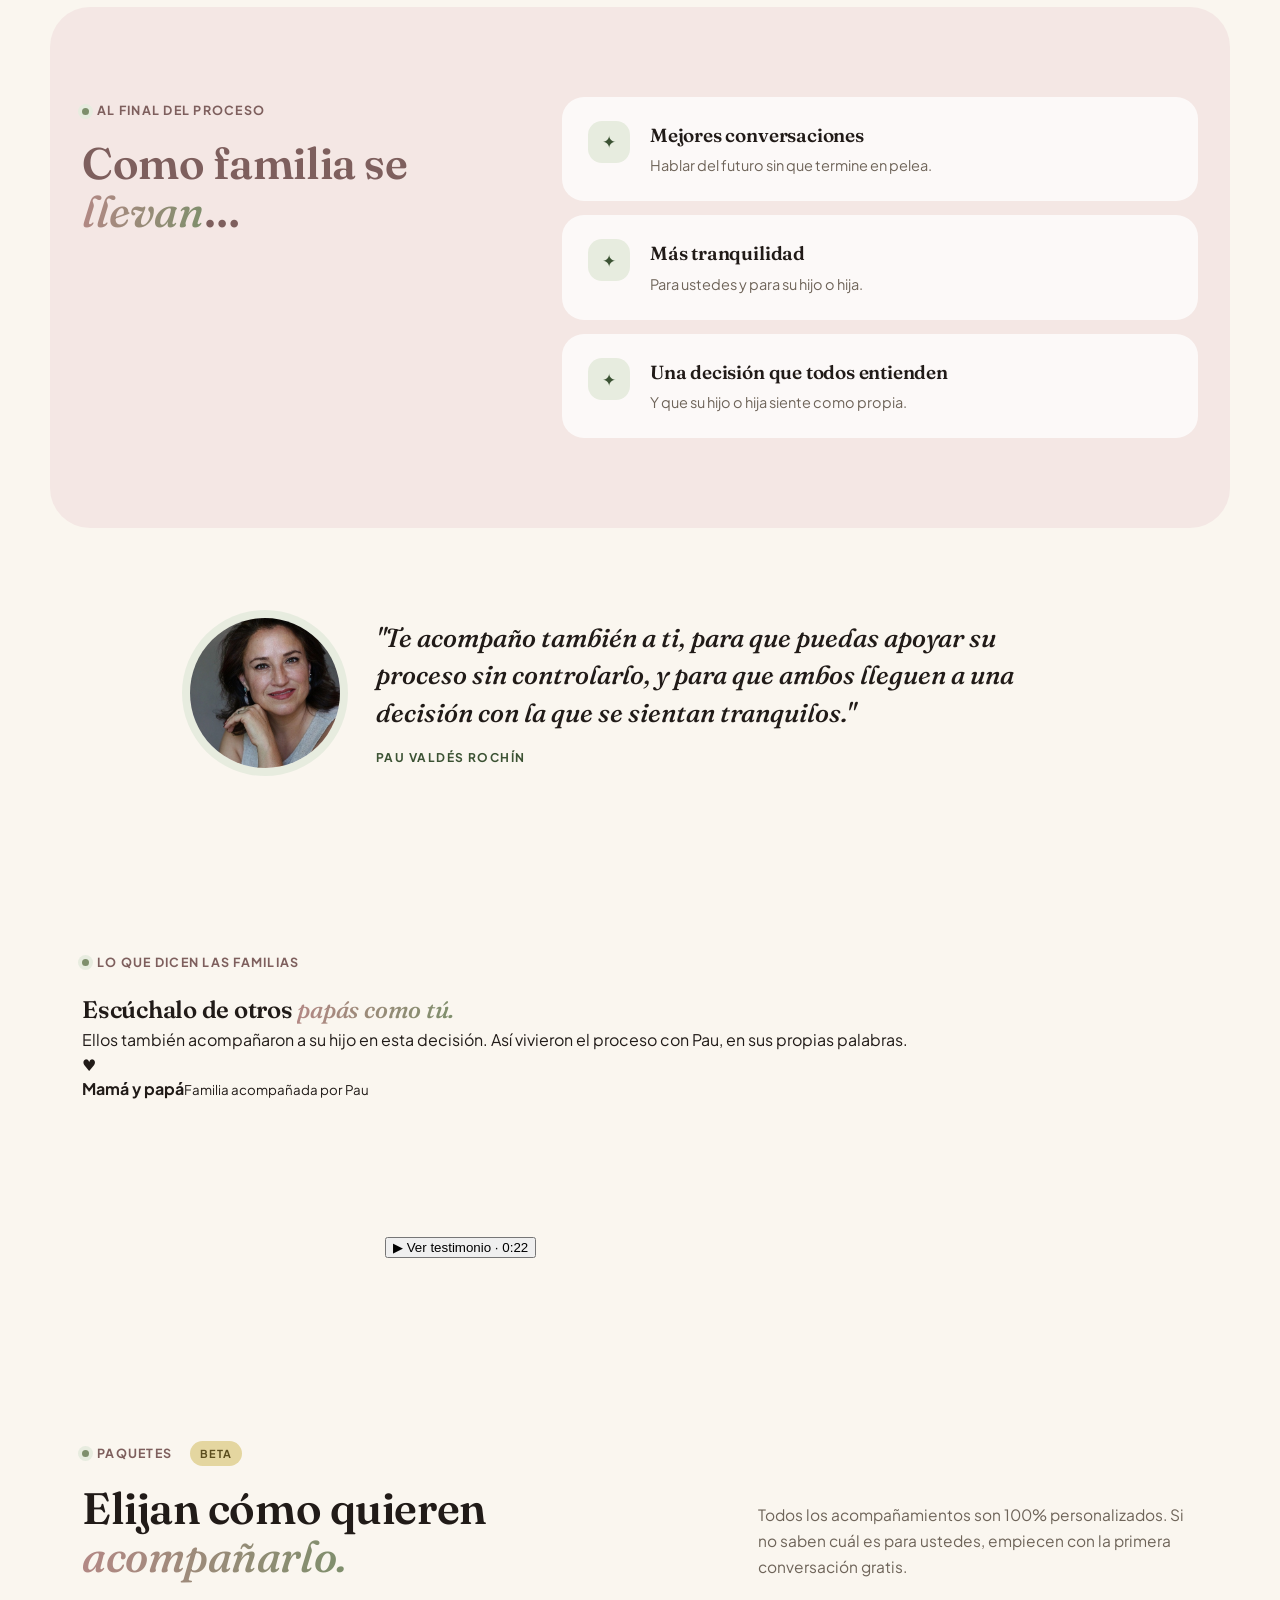
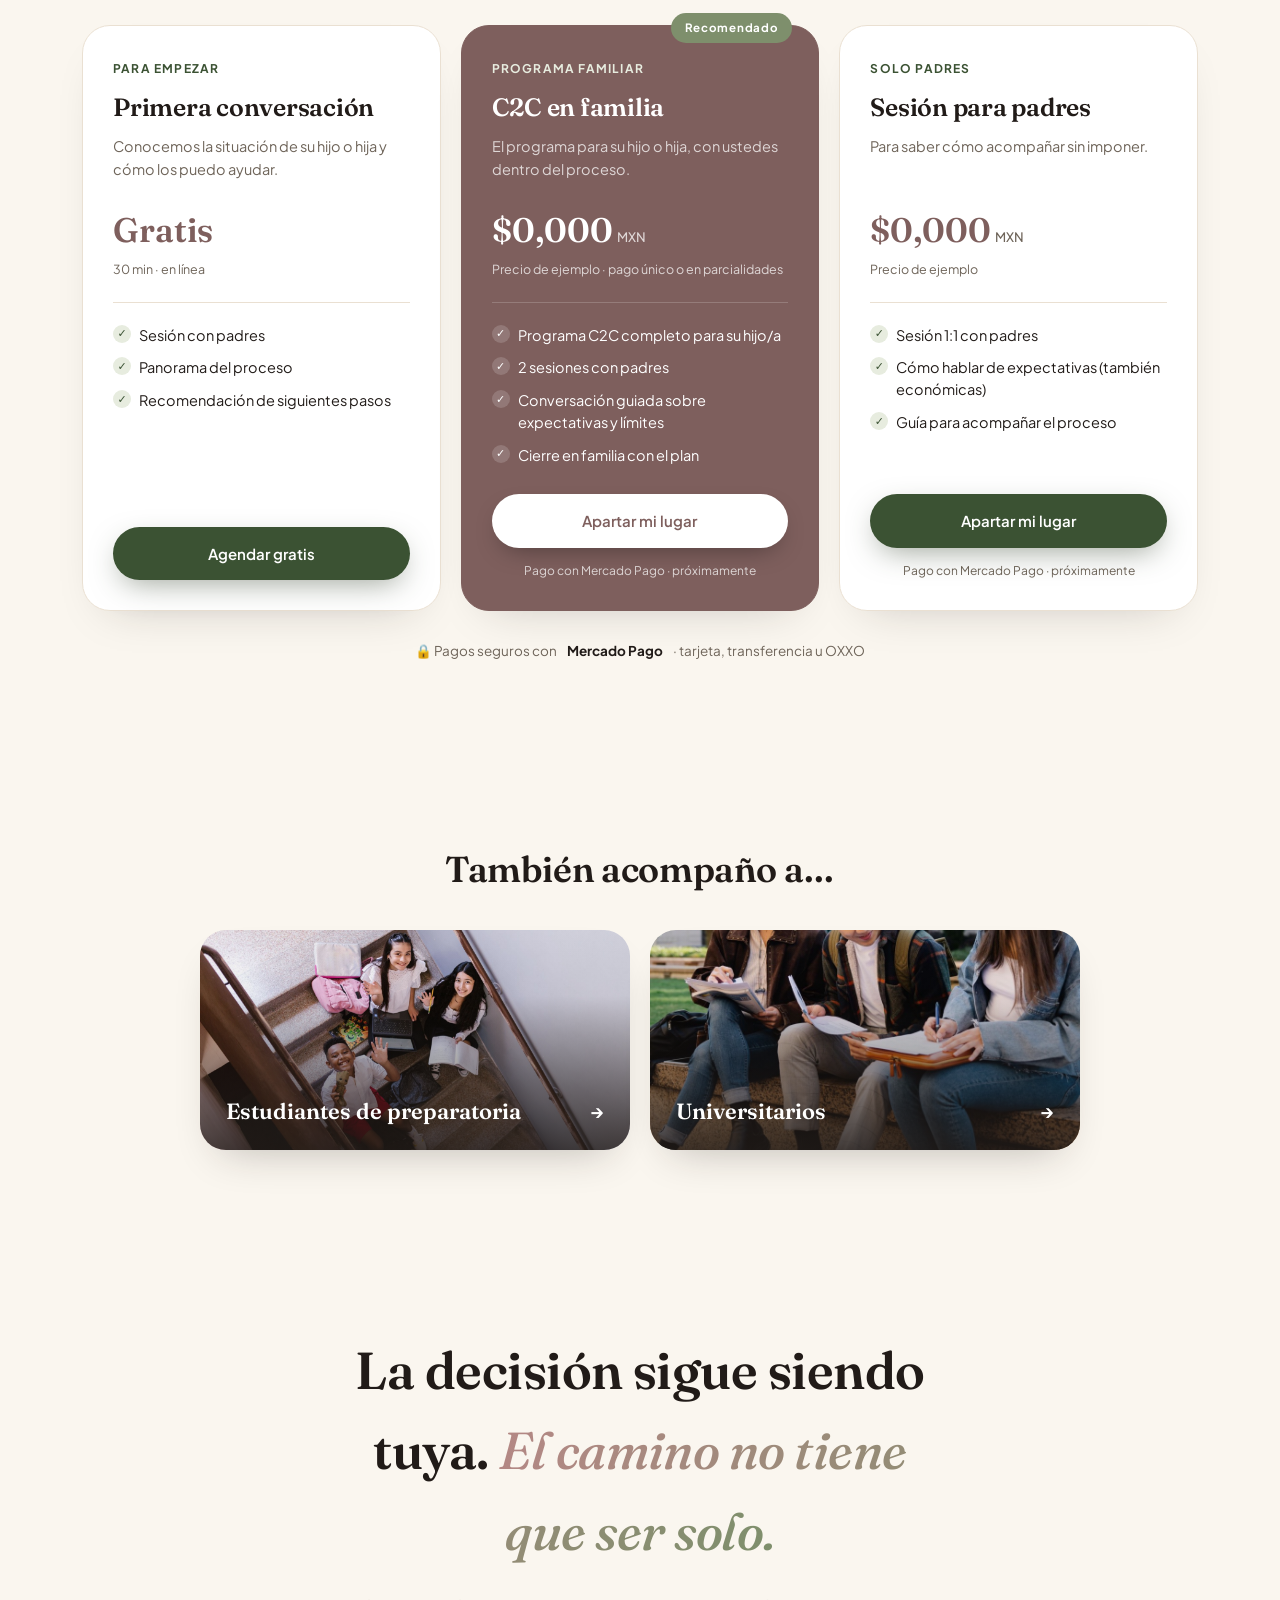
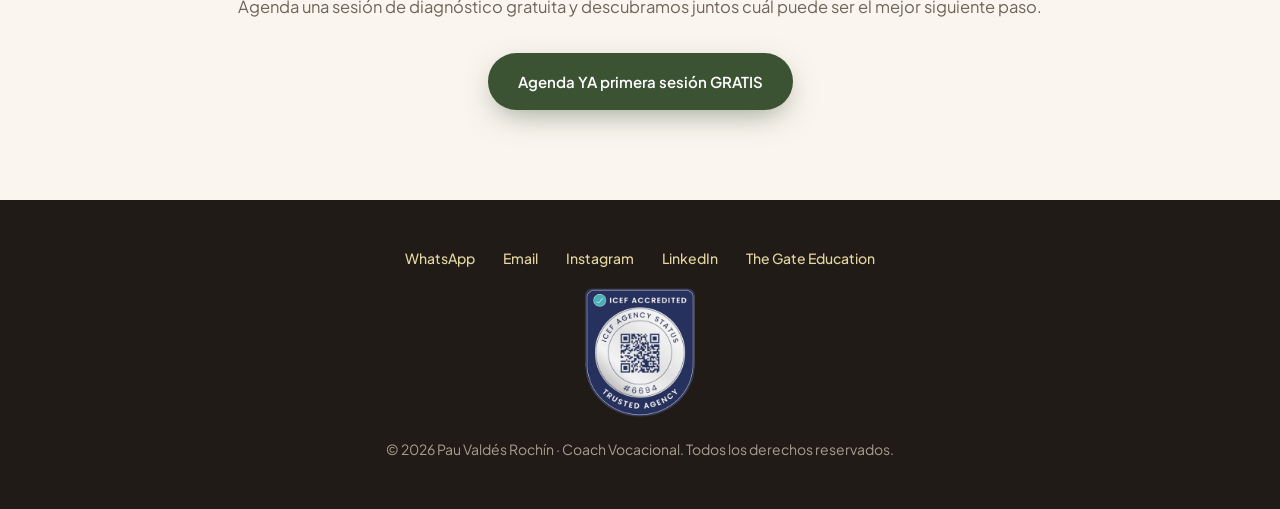
==== commit 4ff3bce5: "Testimonio de Miranda M. en el inicio y sello ICEF en el pie de página La tarjeta de Miranda lleva s" ====
--- a/padres.html
+++ b/padres.html
@@ -107,6 +107,31 @@
   </div>
 </section>
 
+<!-- ============ TESTIMONIO EN VIDEO ============ -->
+<!-- [EDITAR] Cambia el texto y quién habla cuando Pau confirme. -->
+<section class="video-testimonio">
+  <div class="wrap vt-grid">
+    <div class="vt-texto reveal">
+      <span class="eyebrow"><span class="dot"></span>Lo que dicen las familias</span>
+      <h2>Escúchalo de otros <em>papás como tú.</em></h2>
+      <p>Ellos también acompañaron a su hijo en esta decisión. Así vivieron el proceso con Pau, en sus propias palabras.</p>
+      <div class="vt-quien">
+        <span class="vt-ava" aria-hidden="true">♥</span>
+        <div><b>Mamá y papá</b><small>Familia acompañada por Pau</small></div>
+      </div>
+    </div>
+    <div class="vt-video reveal">
+      <div class="vt-marco">
+        <video id="vt-player" src="img/testimonio-padres.mp4" poster="img/testimonio-padres.jpg" preload="none" playsinline></video>
+        <button class="vt-play" type="button" aria-label="Ver testimonio en video">
+          <span class="vt-play-ico">▶</span>
+          <span class="vt-play-txt">Ver testimonio · 0:22</span>
+        </button>
+      </div>
+    </div>
+  </div>
+</section>
+
 <!-- ============ PAQUETES ============ -->
 <section id="paquetes">
   <div class="wrap">
@@ -152,10 +177,28 @@
       <a href="https://www.linkedin.com/in/paulinavald%C3%A9sroch%C3%ADn/" target="_blank" rel="noopener">LinkedIn</a>
       <a href="https://www.thegate-education.com/" target="_blank" rel="noopener">The Gate Education</a>
     </div>
+    <img class="sello-icef" src="img/icef-acreditacion.png" alt="ICEF Accredited · Trusted Agency #6694" loading="lazy">
     <p>© 2026 Pau Valdés Rochín · Coach Vocacional. Todos los derechos reservados.</p>
   </div>
 </footer>
 
+<script>
+  // Testimonio en video: al dar play se quita la portada y aparecen los controles
+  (function () {
+    var v = document.getElementById('vt-player');
+    if (!v) return;
+    var marco = v.parentNode;
+    marco.querySelector('.vt-play').addEventListener('click', function () {
+      marco.classList.add('reproduciendo');
+      v.controls = true;
+      v.play();
+    });
+    v.addEventListener('ended', function () {
+      marco.classList.remove('reproduciendo');
+      v.controls = false;
+    });
+  })();
+</script>
 <script src="js/paquetes.js"></script>
 <script src="js/main.js"></script>
 </body>
--- a/css/styles.css
+++ b/css/styles.css
@@ -376,6 +376,7 @@
 footer .links{display:flex;gap:28px;justify-content:center;margin-bottom:18px;flex-wrap:wrap}
 footer a{color:var(--dorado);text-decoration:none;font-weight:500}
 footer a:hover{text-decoration:underline}
+footer .sello-icef{display:block;width:110px;height:auto;margin:6px auto 22px}
 
 
 /* =========================================================
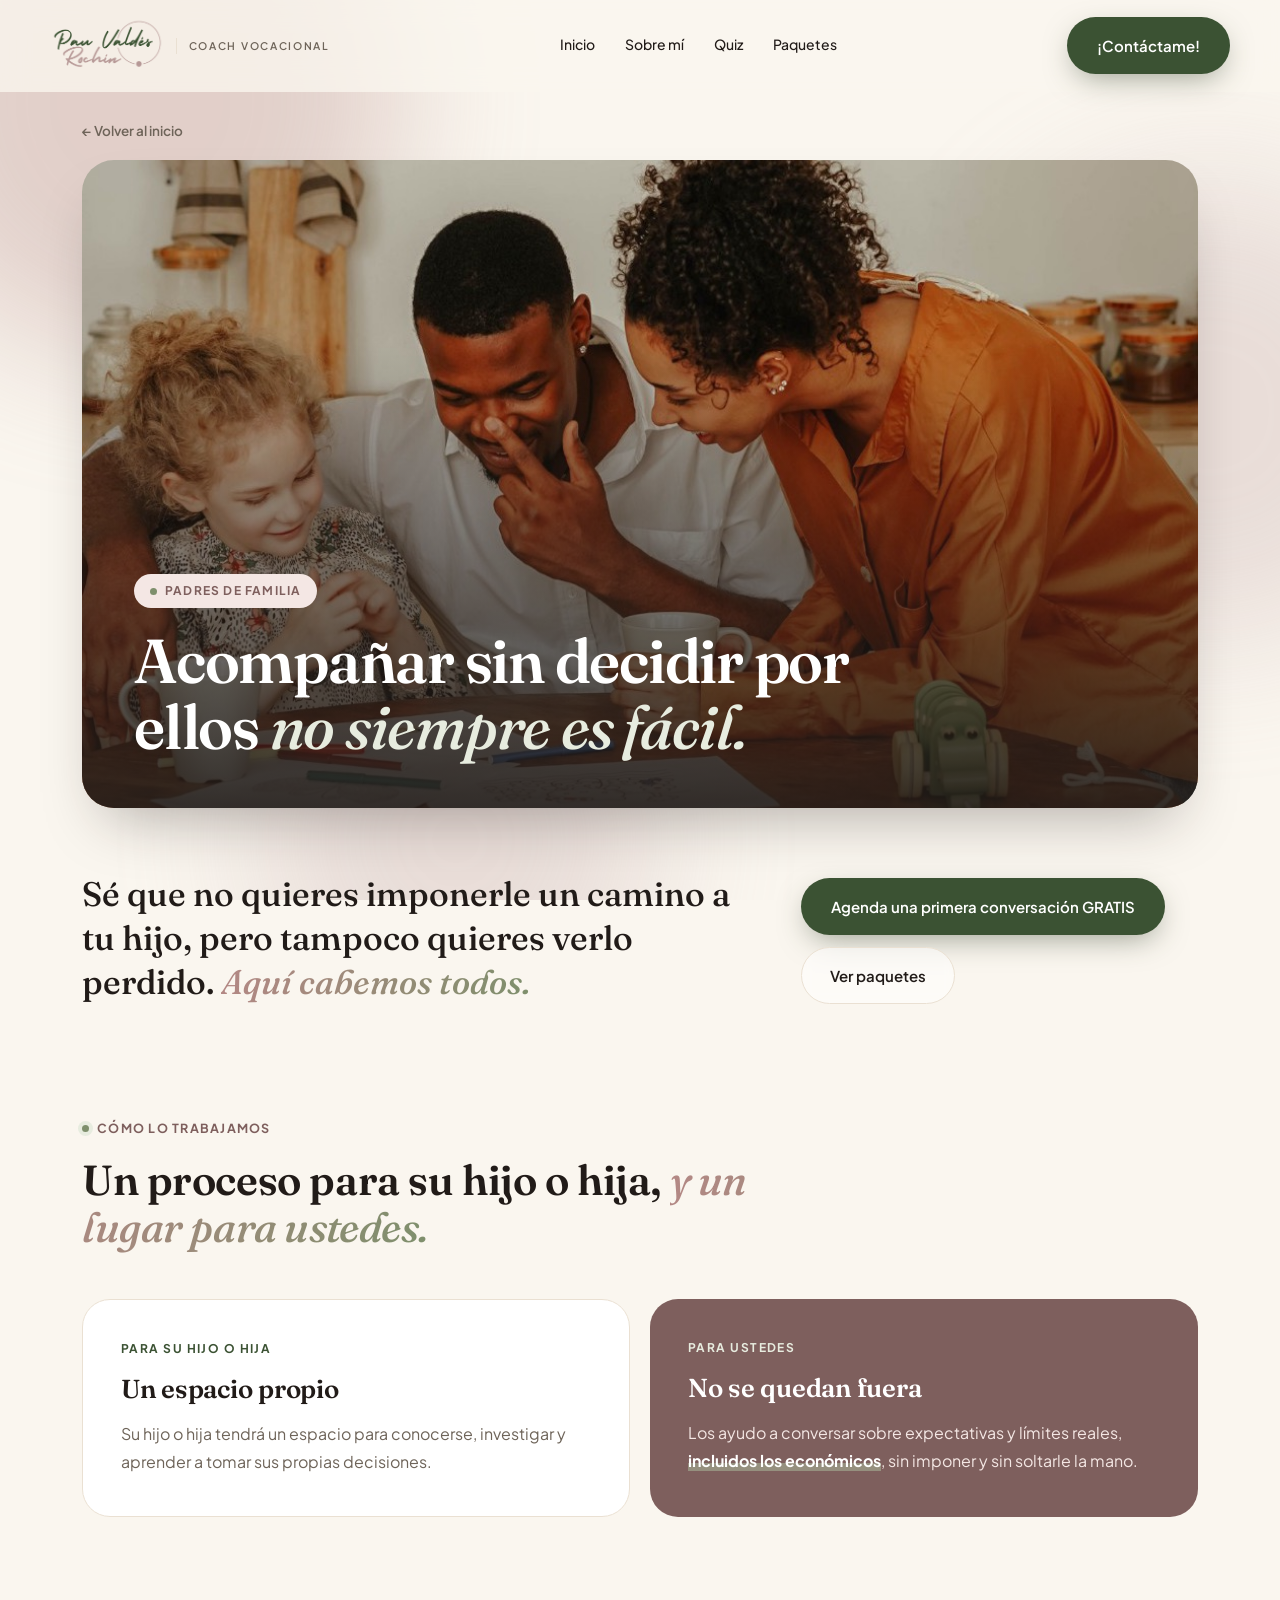
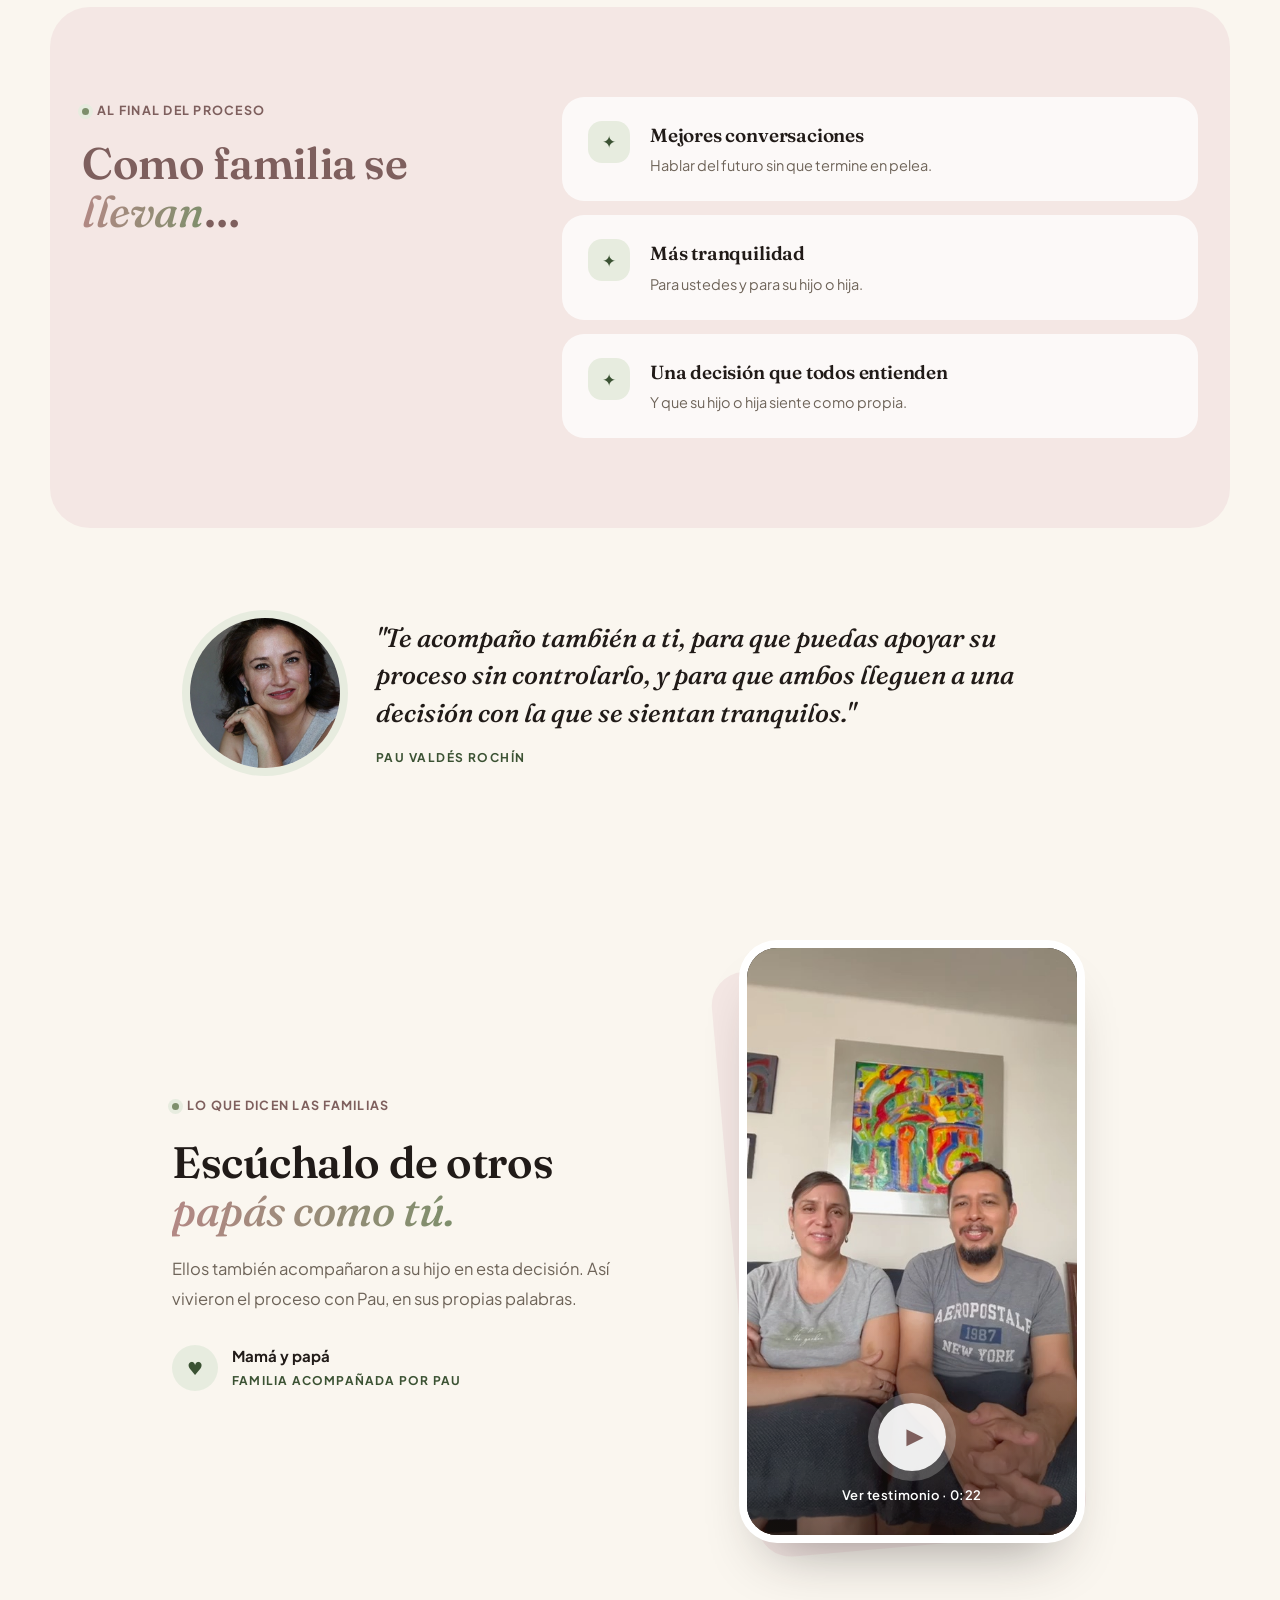
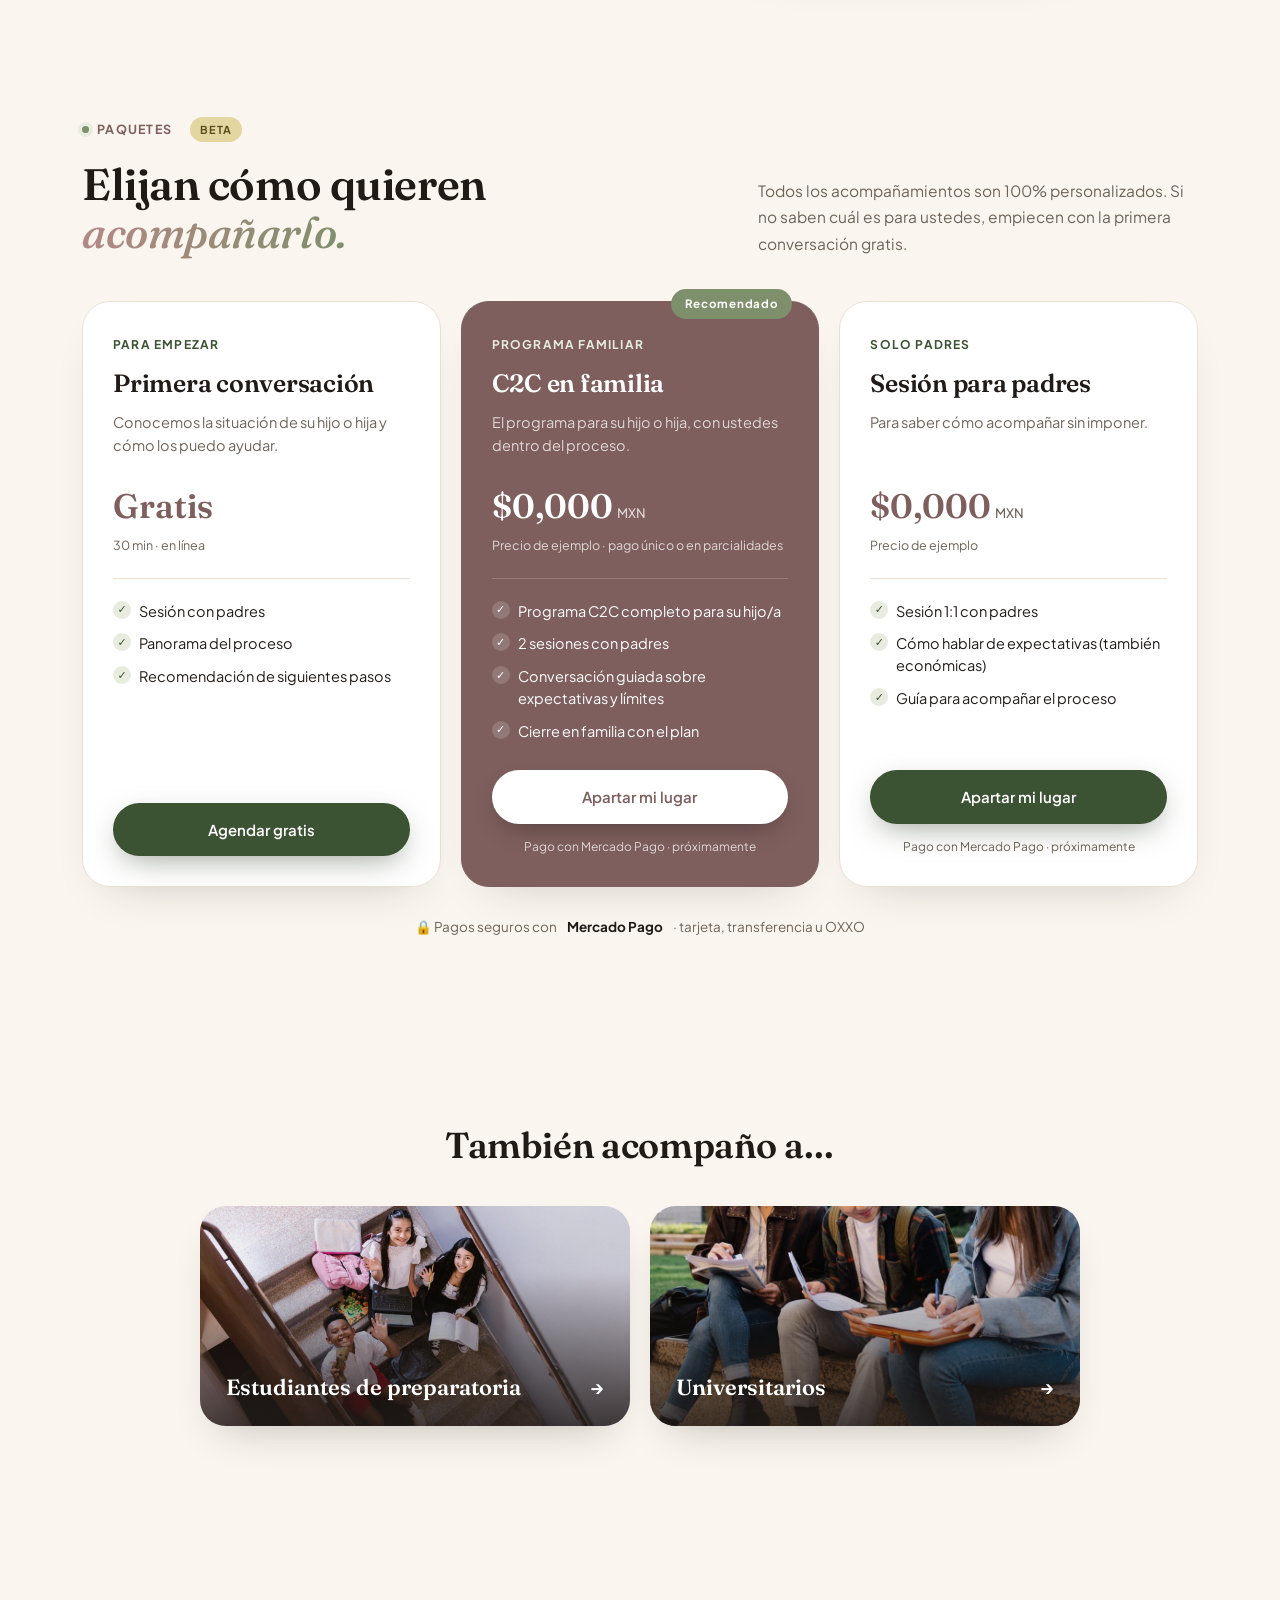
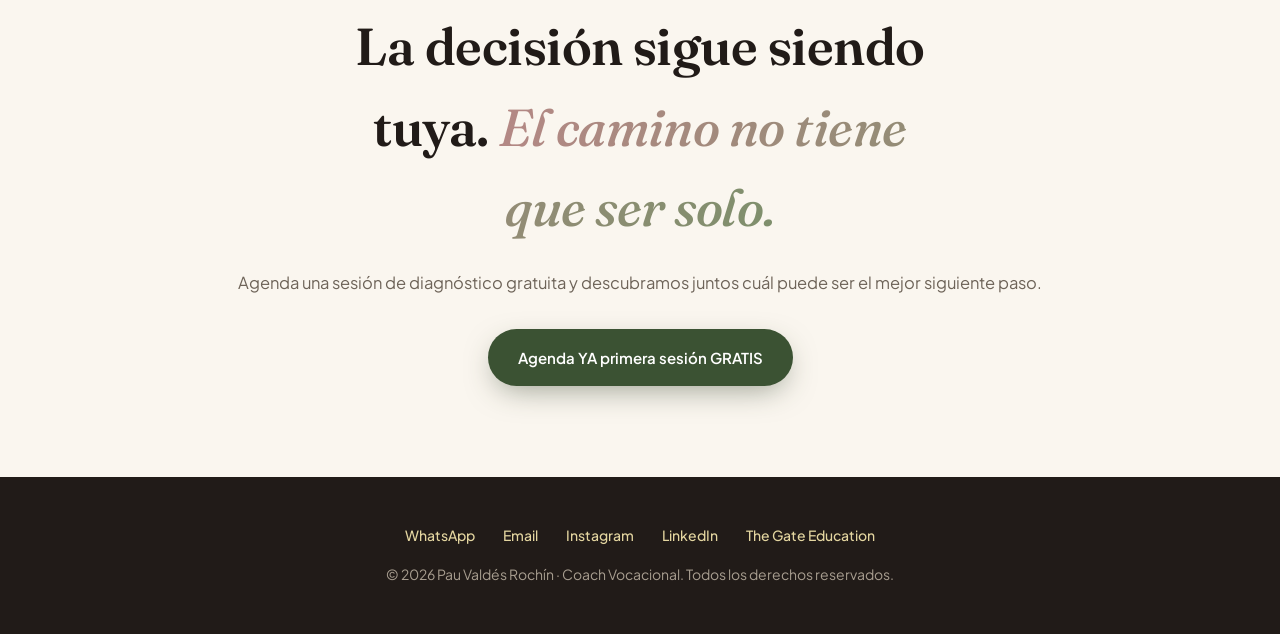
==== commit bc5a388b: "Testimonios en video para padres, preparatoria y universitarios Padres: video de mamá y papá junto a" ====
--- a/padres.html
+++ b/padres.html
@@ -177,7 +177,6 @@
       <a href="https://www.linkedin.com/in/paulinavald%C3%A9sroch%C3%ADn/" target="_blank" rel="noopener">LinkedIn</a>
       <a href="https://www.thegate-education.com/" target="_blank" rel="noopener">The Gate Education</a>
     </div>
-    <img class="sello-icef" src="img/icef-acreditacion.png" alt="ICEF Accredited · Trusted Agency #6694" loading="lazy">
     <p>© 2026 Pau Valdés Rochín · Coach Vocacional. Todos los derechos reservados.</p>
   </div>
 </footer>
--- a/css/audiencias.css
+++ b/css/audiencias.css
@@ -135,6 +135,75 @@
 .testimonio img{width:150px;height:150px;border-radius:50%;object-fit:cover;object-position:center 25%;box-shadow:0 0 0 8px var(--d-suave)}
 .testimonio blockquote{margin:0;font-family:var(--serif);font-style:italic;font-weight:500;font-size:clamp(20px,2.3vw,26px);line-height:1.45}
 .testimonio cite{display:block;margin-top:16px;font-style:normal;font-size:12px;font-weight:700;letter-spacing:.12em;text-transform:uppercase;color:var(--d-osc)}
+
+
+/* =========================================================
+   TESTIMONIO EN VIDEO (padres)
+   ========================================================= */
+.vt-grid{display:grid;grid-template-columns:1.1fr .9fr;gap:64px;align-items:center;max-width:1000px}
+.vt-texto h2{font-size:clamp(30px,3.6vw,44px);line-height:1.1;margin-top:4px}
+.vt-texto p{font-size:16.5px;line-height:1.8;color:var(--tinta-suave);margin-top:20px;max-width:42ch}
+.vt-quien{display:flex;align-items:center;gap:14px;margin-top:30px}
+.vt-ava{width:46px;height:46px;border-radius:50%;background:var(--d-suave);color:var(--d-osc);display:flex;align-items:center;justify-content:center;font-size:18px}
+.vt-quien b{display:block;font-size:15px}
+.vt-quien small{font-size:12px;font-weight:700;letter-spacing:.1em;text-transform:uppercase;color:var(--d-osc)}
+
+.vt-video{position:relative;justify-self:center;width:100%;max-width:330px}
+/* tarjeta de color detrás, ligeramente girada */
+.vt-video::before{content:'';position:absolute;inset:0;border-radius:34px;background:var(--t-suave);transform:rotate(-5deg) translate(-14px,10px)}
+.vt-marco{position:relative;aspect-ratio:9/16;border-radius:30px;overflow:hidden;background:var(--tinta);
+  box-shadow:0 0 0 8px var(--papel),0 34px 60px -24px rgba(33,27,24,.45)}
+.vt-marco video{width:100%;height:100%;object-fit:cover;display:block}
+.vt-marco::after{content:'';position:absolute;inset:0;pointer-events:none;background:linear-gradient(to top,rgba(33,27,24,.55),rgba(33,27,24,0) 45%);transition:opacity .3s}
+.vt-play{position:absolute;inset:0;z-index:2;display:flex;flex-direction:column;align-items:center;justify-content:flex-end;gap:14px;padding:0 20px 30px;border:0;background:none;cursor:pointer;color:#fff;font:inherit;transition:opacity .3s}
+.vt-play-ico{width:68px;height:68px;border-radius:50%;background:rgba(255,255,255,.92);color:var(--t-osc);display:flex;align-items:center;justify-content:center;font-size:22px;padding-left:4px;
+  box-shadow:0 0 0 10px rgba(255,255,255,.22);transition:transform .25s,box-shadow .25s}
+.vt-play:hover .vt-play-ico{transform:scale(1.07);box-shadow:0 0 0 14px rgba(255,255,255,.25)}
+.vt-play-txt{font-size:13px;font-weight:600;letter-spacing:.04em}
+.vt-marco.reproduciendo::after,.vt-marco.reproduciendo .vt-play{opacity:0;pointer-events:none}
+
+
+/* =========================================================
+   TESTIMONIOS EN VIDEO (prepa / uni) — abanico, ver js/testimonios.js
+   ========================================================= */
+.voces-head{text-align:center;max-width:640px;margin:0 auto}
+.voces-head h2{font-size:clamp(30px,3.6vw,44px);line-height:1.1;margin-top:4px}
+.voces-head p{font-size:16px;line-height:1.75;color:var(--tinta-suave);margin-top:16px}
+
+.abanico{--w:290px;margin-top:40px;overflow:hidden;padding:30px 0 10px}
+.abanico-mesa{position:relative;height:calc(var(--w) * 16 / 9 + 30px)}
+.tv{
+  position:absolute;left:50%;top:0;width:var(--w);aspect-ratio:9/16;border-radius:30px;overflow:hidden;cursor:pointer;
+  background:var(--tinta);box-shadow:0 0 0 7px var(--papel),0 30px 60px -26px rgba(33,27,24,.5);
+  transition:transform .9s cubic-bezier(.16,1,.3,1),filter .9s,opacity .9s;will-change:transform;
+}
+.tv[data-pos="0"]{z-index:3;transform:translateX(-50%)}
+.tv[data-pos="-1"]{z-index:2;transform:translateX(-118%) translateY(26px) rotate(-8deg) scale(.86);filter:brightness(.8) saturate(.85)}
+.tv[data-pos="1"]{z-index:2;transform:translateX(18%) translateY(26px) rotate(8deg) scale(.86);filter:brightness(.8) saturate(.85)}
+.tv[data-pos="-1"]:hover{transform:translateX(-122%) translateY(18px) rotate(-10deg) scale(.88);filter:none}
+.tv[data-pos="1"]:hover{transform:translateX(22%) translateY(18px) rotate(10deg) scale(.88);filter:none}
+
+/* el póster borroso llena el fondo, así los videos horizontales no dejan franjas negras */
+.tv-fondo{position:absolute;inset:-20px;width:calc(100% + 40px);height:calc(100% + 40px);object-fit:cover;filter:blur(18px) brightness(.7)}
+.tv video{position:relative;width:100%;height:100%;object-fit:contain;display:block}
+.tv.recorte video{object-fit:cover;transform:scale(1.1);transform-origin:50% 100%}
+.tv.horizontal:not(.reproduciendo) video{object-fit:cover}
+.tv::after{content:'';position:absolute;inset:0;pointer-events:none;background:linear-gradient(to top,rgba(33,27,24,.6),rgba(33,27,24,0) 42%);transition:opacity .3s}
+.tv-play{position:absolute;inset:0;z-index:2;display:flex;flex-direction:column;align-items:center;justify-content:flex-end;gap:12px;padding:0 20px 26px;border:0;background:none;cursor:pointer;color:#fff;font:inherit;transition:opacity .3s}
+.tv[data-pos="-1"] .tv-play,.tv[data-pos="1"] .tv-play{pointer-events:none}
+.tv-ico{width:62px;height:62px;border-radius:50%;background:rgba(255,255,255,.92);color:var(--t-osc);display:flex;align-items:center;justify-content:center;font-size:20px;padding-left:4px;
+  box-shadow:0 0 0 9px rgba(255,255,255,.22);transition:transform .25s,box-shadow .25s,opacity .4s}
+.tv[data-pos="0"]:hover .tv-ico{transform:scale(1.07);box-shadow:0 0 0 13px rgba(255,255,255,.25)}
+.tv:not([data-pos="0"]) .tv-ico{opacity:0}
+.tv-dur{font-size:12.5px;font-weight:600;letter-spacing:.05em;background:rgba(33,27,24,.45);padding:5px 12px;border-radius:100px;backdrop-filter:blur(6px)}
+.tv.reproduciendo::after,.tv.reproduciendo .tv-play{opacity:0;pointer-events:none}
+
+.abanico-nav{display:flex;align-items:center;justify-content:center;gap:18px;margin-top:34px}
+.ab-flecha{width:44px;height:44px;border-radius:50%;border:1px solid var(--borde);background:var(--papel);color:var(--t-osc);font-size:16px;cursor:pointer;transition:background .2s,border-color .2s}
+.ab-flecha:hover{background:var(--t-suave);border-color:var(--t)}
+.ab-puntos{display:flex;gap:8px}
+.ab-puntos button{width:9px;height:9px;padding:0;border:0;border-radius:100px;background:var(--borde);cursor:pointer;transition:width .4s,background .4s}
+.ab-puntos button.on{width:28px;background:var(--d)}
 
 
 /* =========================================================
@@ -213,5 +282,12 @@
   .duo-card{padding:32px 26px}
   .testimonio{grid-template-columns:1fr;text-align:center;justify-items:center;gap:24px}
   .otros{grid-template-columns:1fr}
+  .vt-grid{grid-template-columns:1fr;gap:44px;text-align:center}
+  .vt-texto p{margin-left:auto;margin-right:auto}
+  .vt-quien{justify-content:center;text-align:left}
+  .vt-video{max-width:290px}
+  .abanico{--w:230px}
+  .tv[data-pos="-1"]{transform:translateX(-112%) translateY(22px) rotate(-7deg) scale(.82)}
+  .tv[data-pos="1"]{transform:translateX(12%) translateY(22px) rotate(7deg) scale(.82)}
   .paquete.destacado{order:-1}
 }
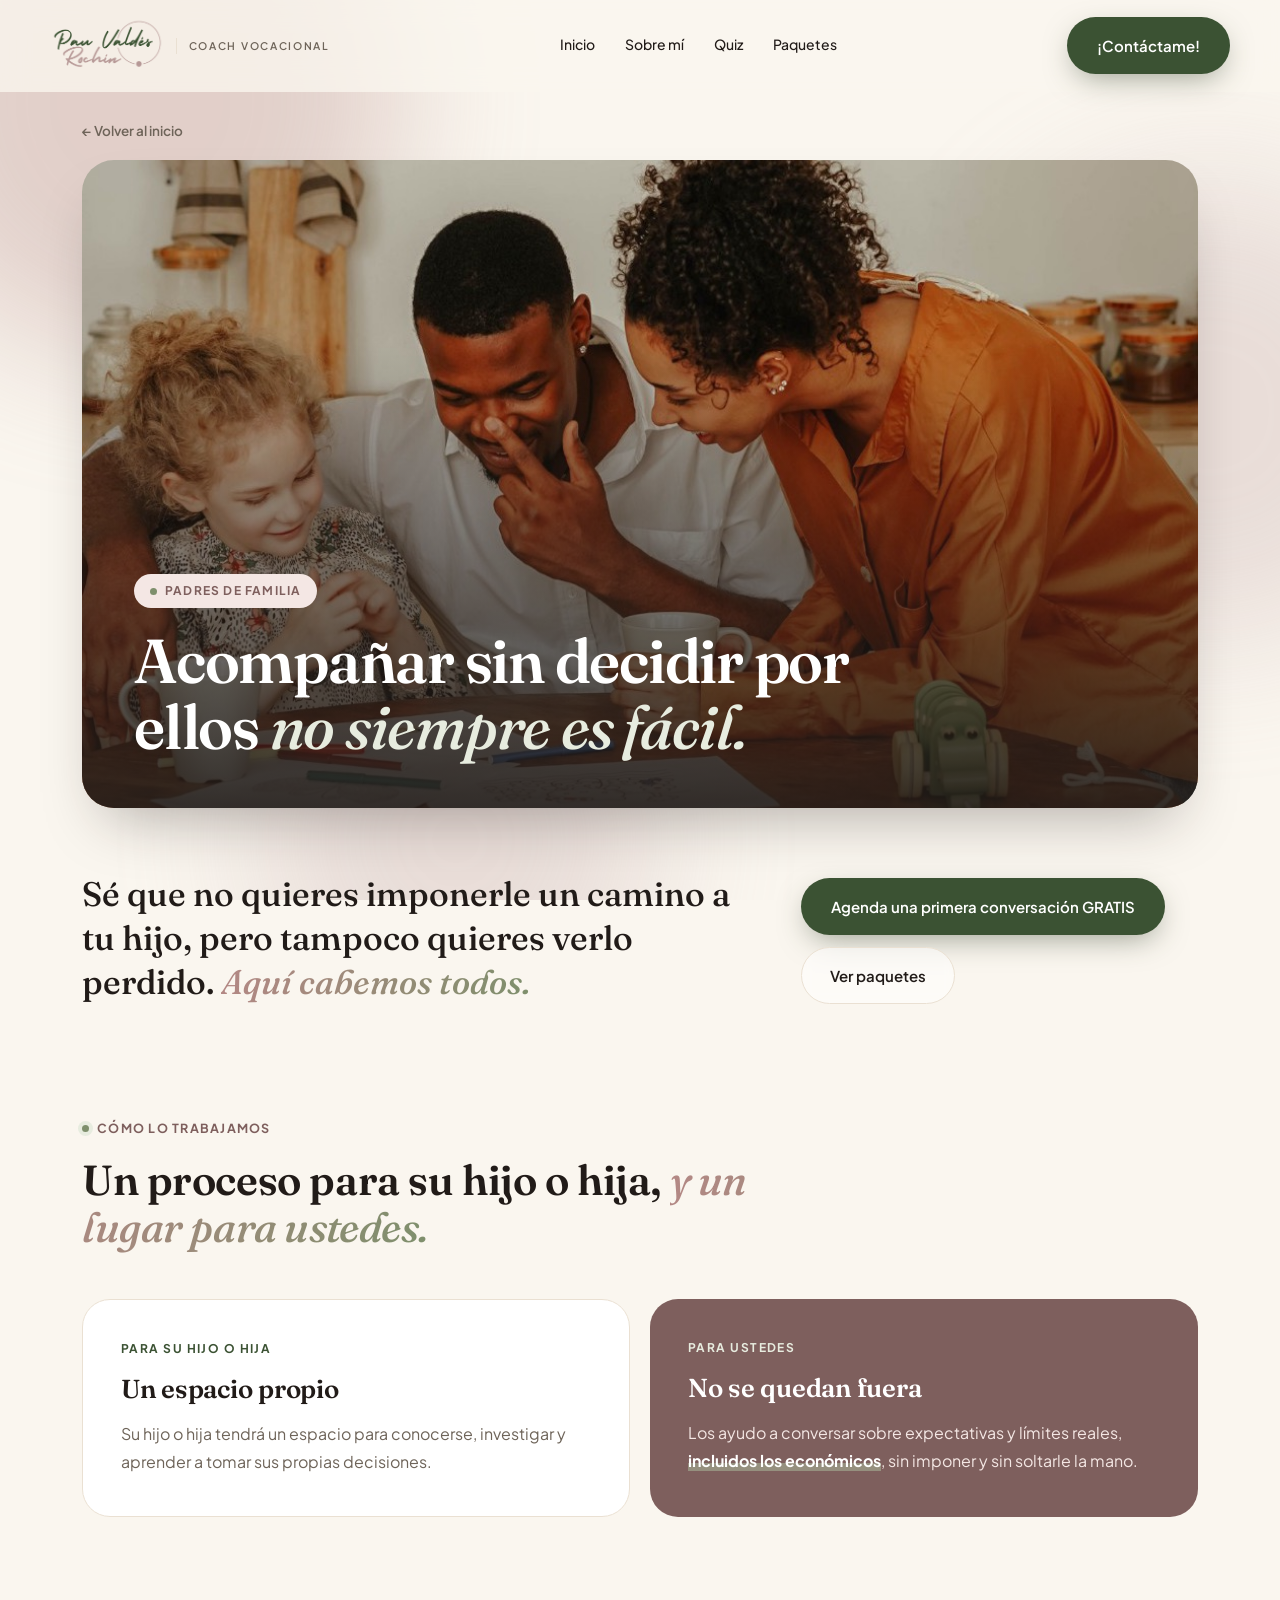
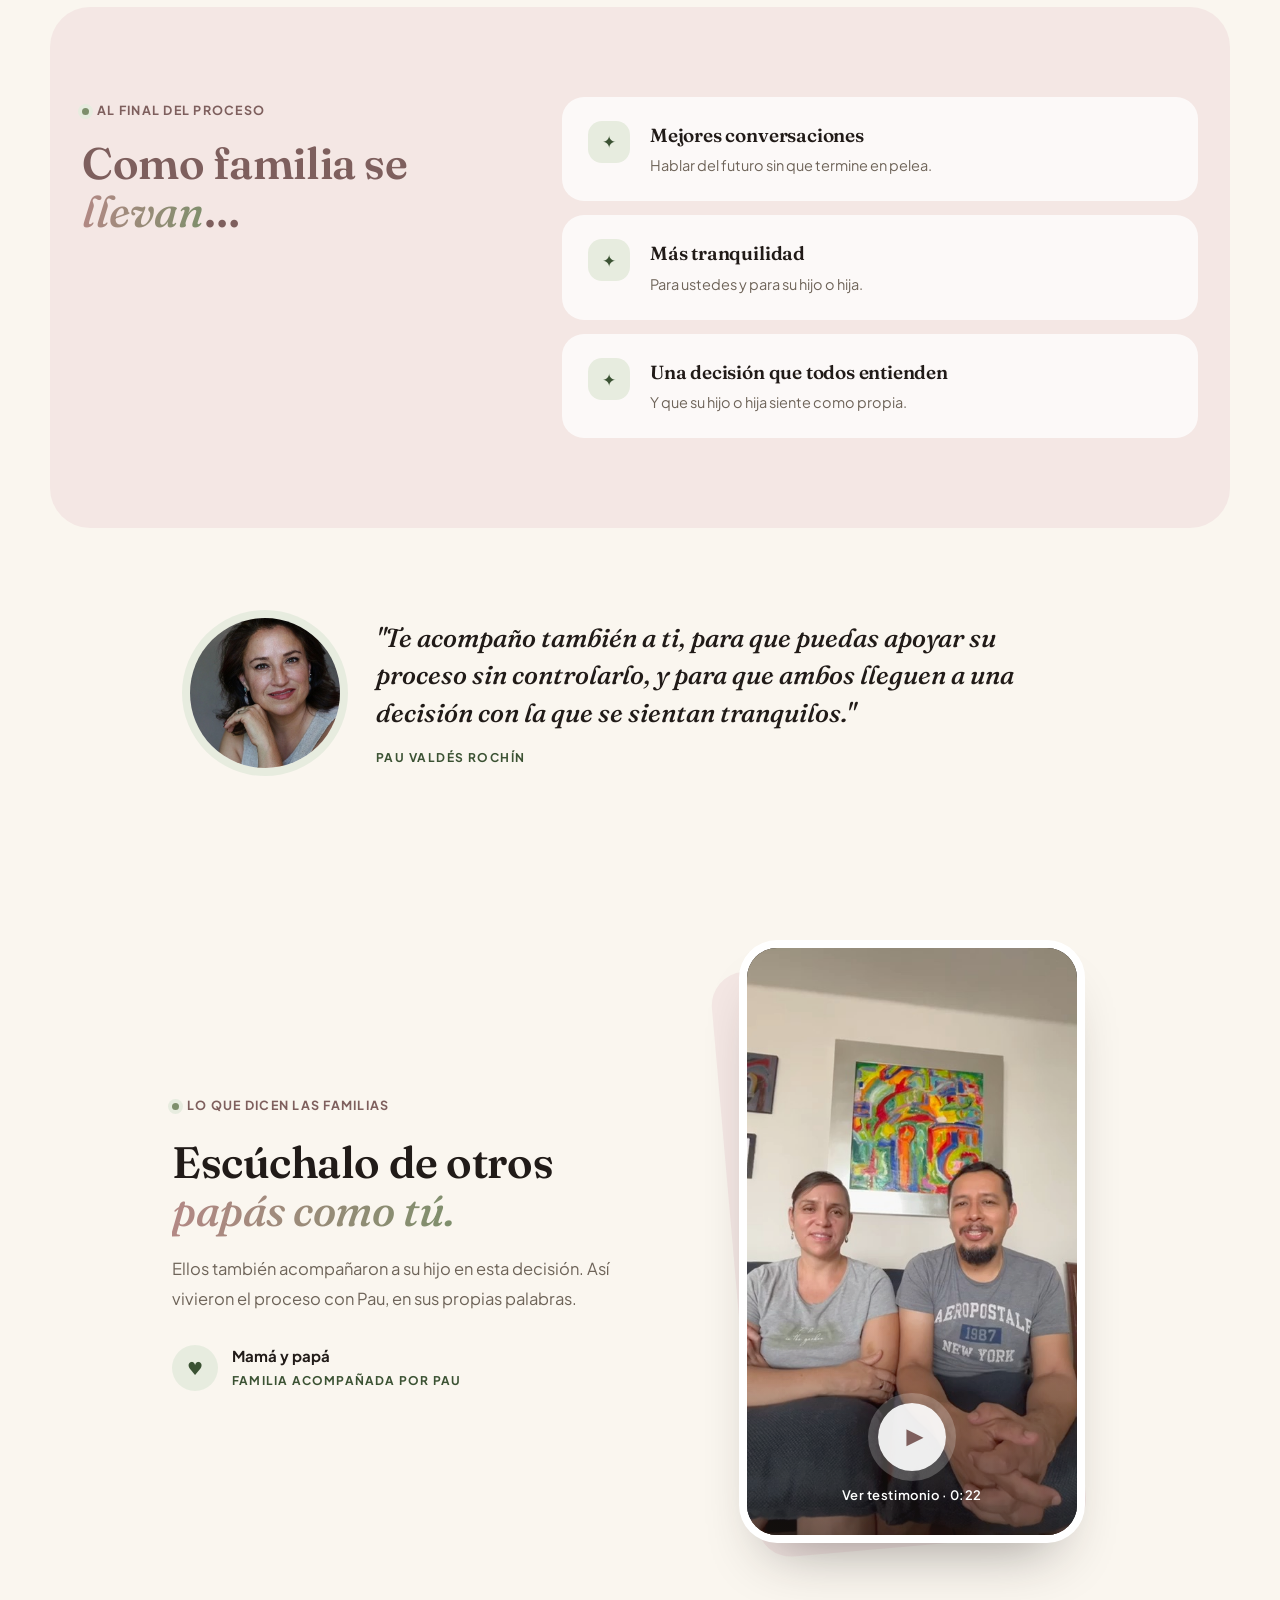
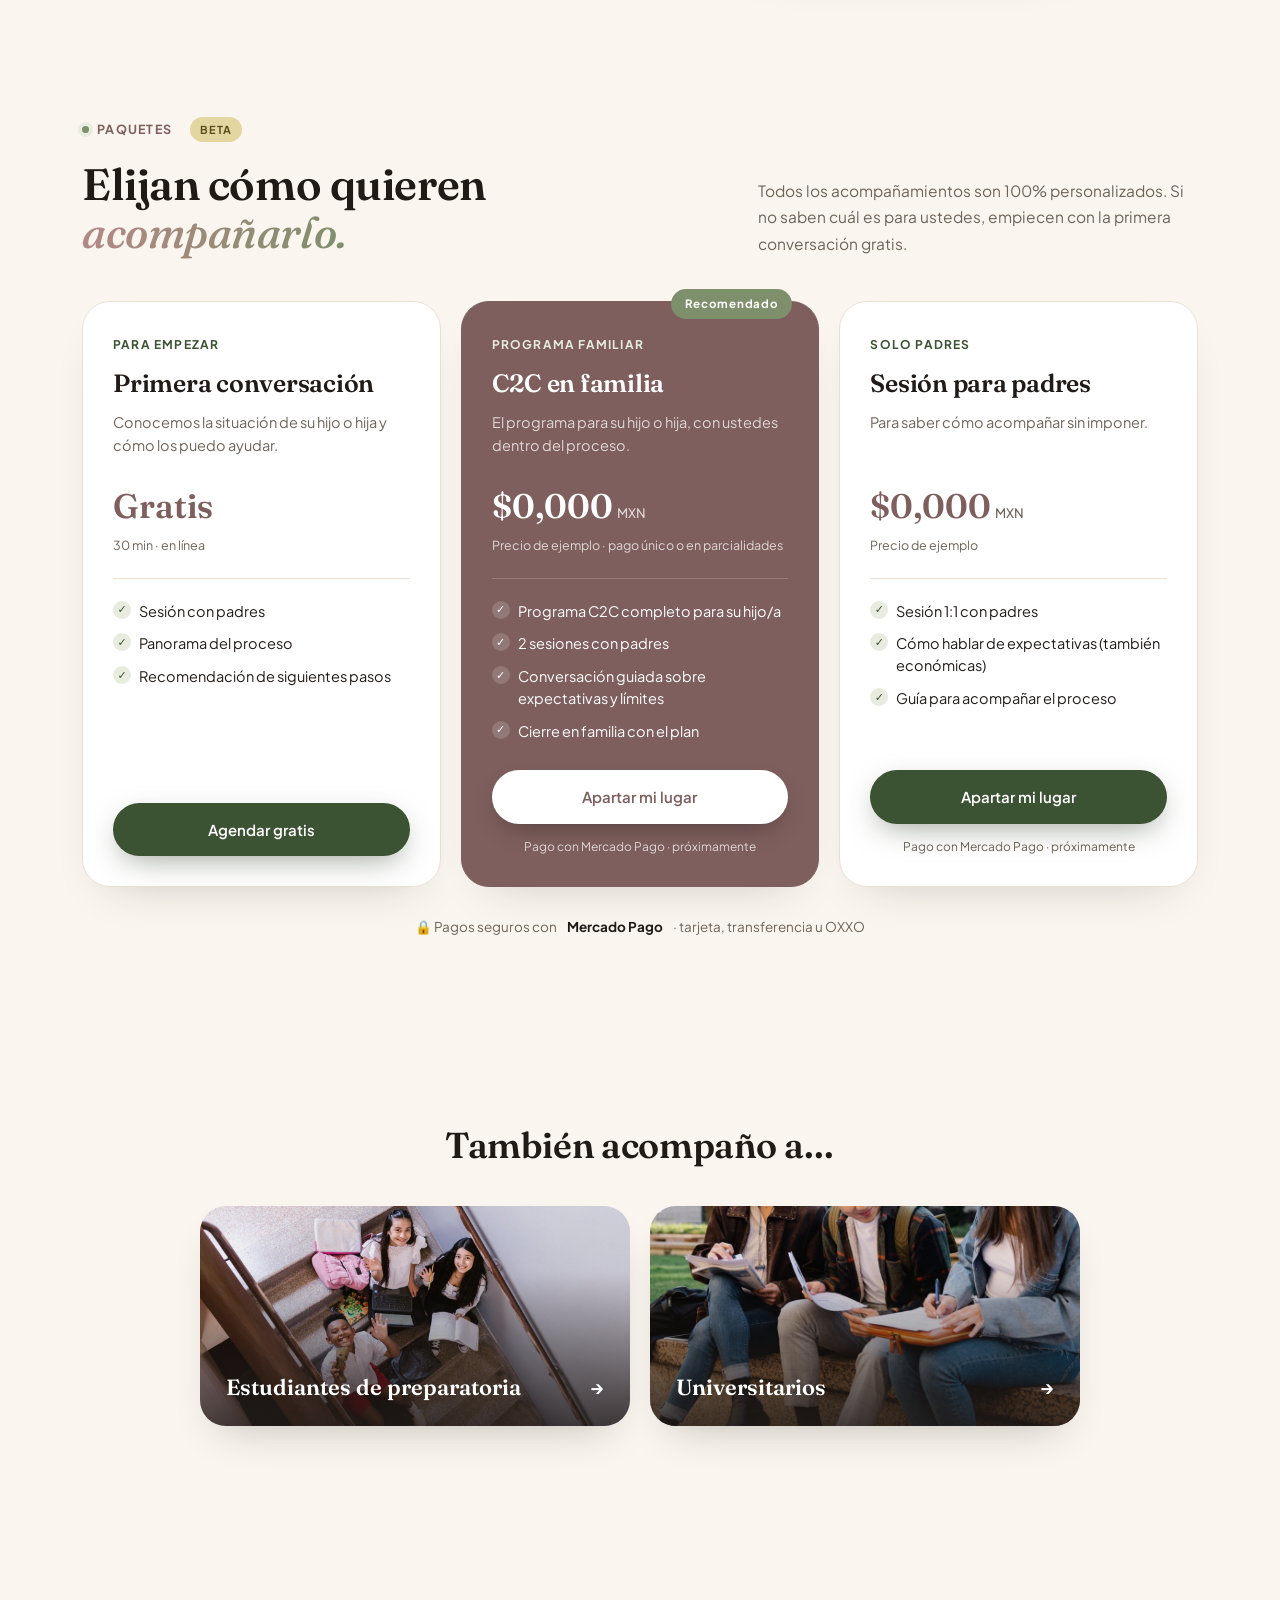
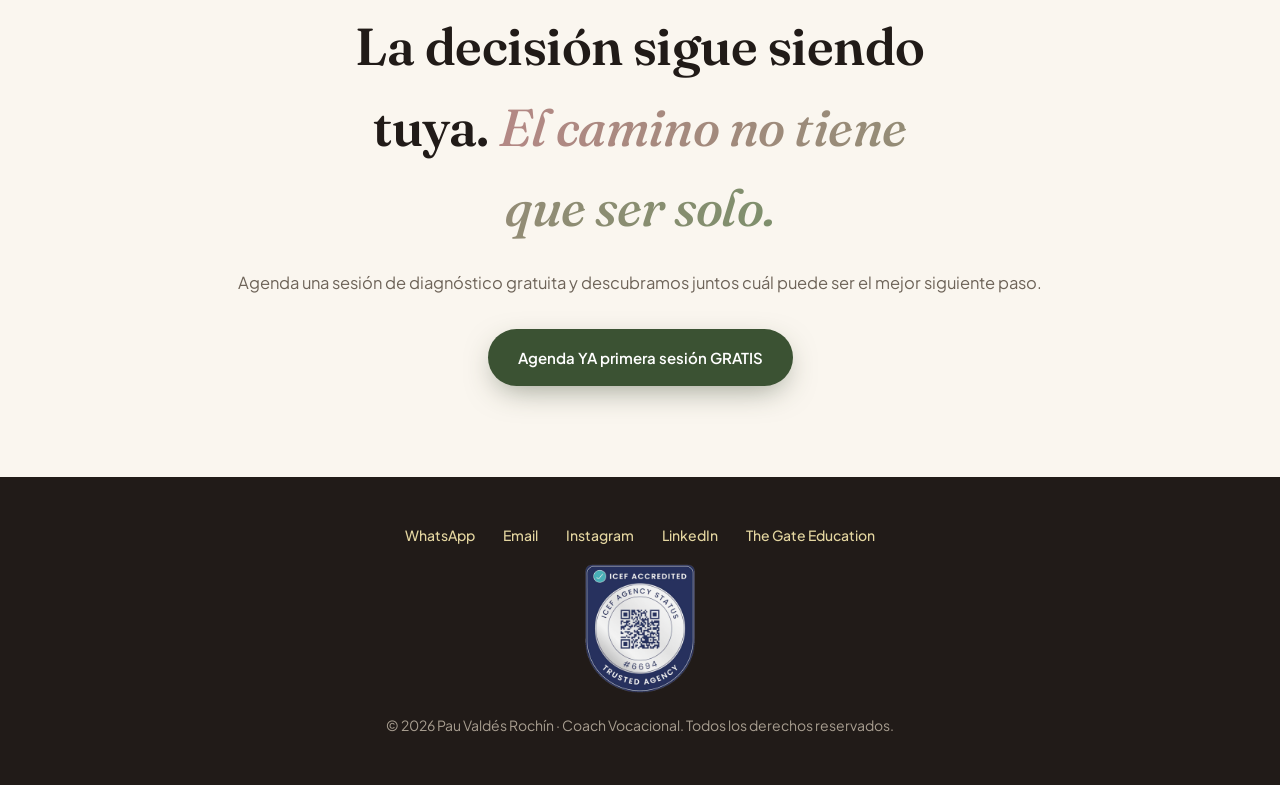
==== commit fe03bada: "Merge pull request #3 from Pau-Coach-Vocacional/precios-paquetes Precios paquetes" ====
--- a/padres.html
+++ b/padres.html
@@ -177,6 +177,7 @@
       <a href="https://www.linkedin.com/in/paulinavald%C3%A9sroch%C3%ADn/" target="_blank" rel="noopener">LinkedIn</a>
       <a href="https://www.thegate-education.com/" target="_blank" rel="noopener">The Gate Education</a>
     </div>
+    <img class="sello-icef" src="img/icef-acreditacion.png" alt="ICEF Accredited · Trusted Agency #6694" loading="lazy">
     <p>© 2026 Pau Valdés Rochín · Coach Vocacional. Todos los derechos reservados.</p>
   </div>
 </footer>
